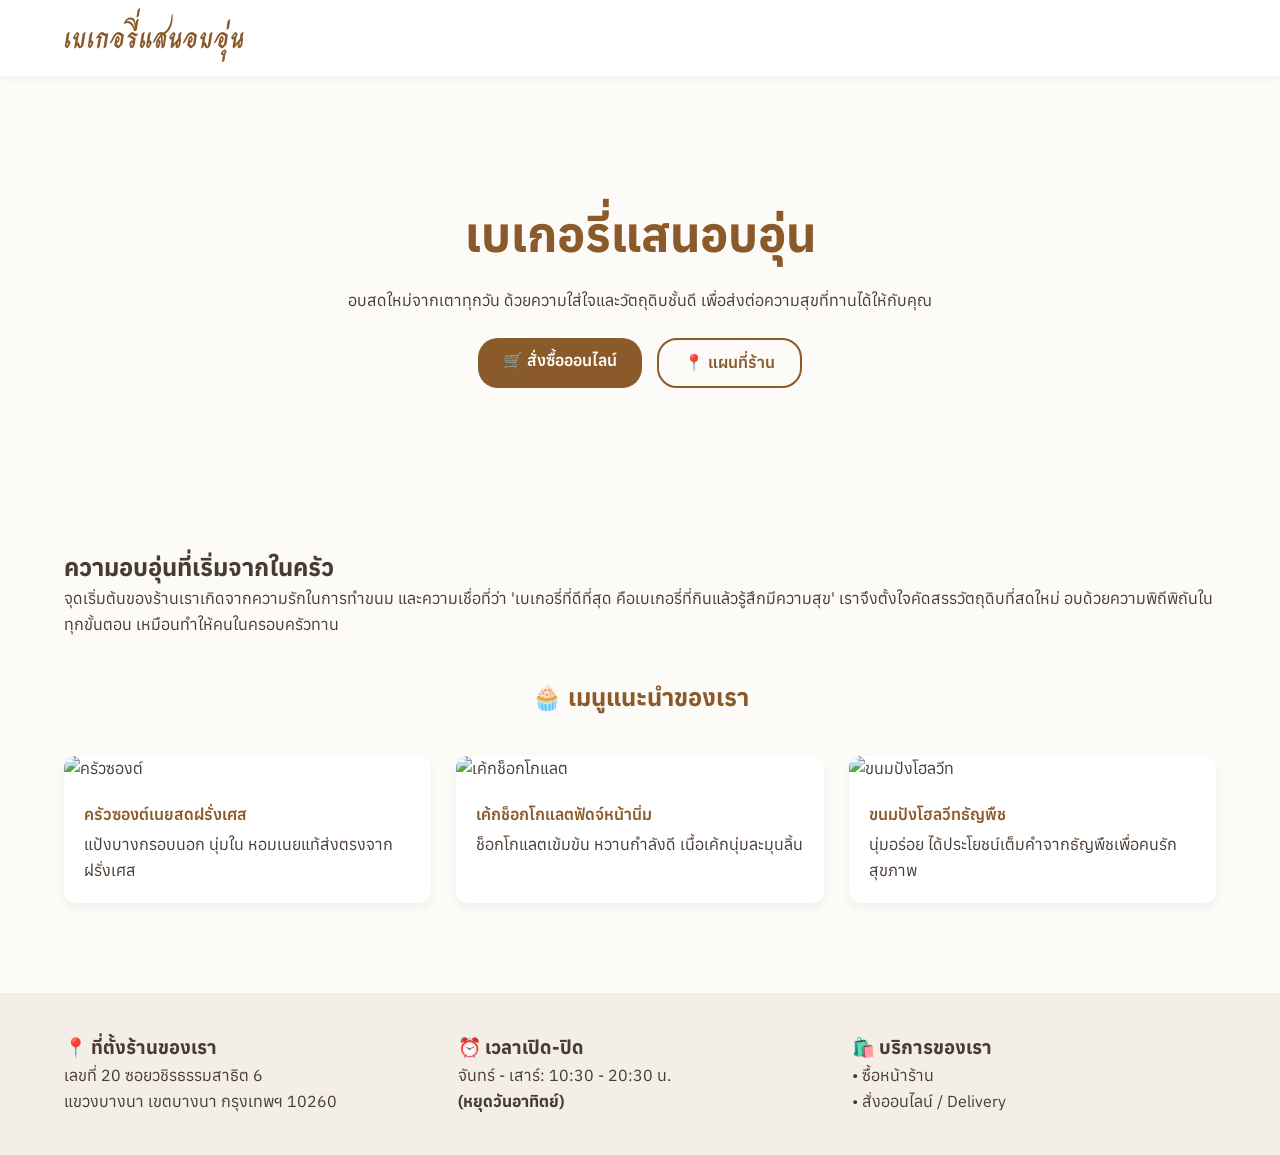
==== index.html @ 3795cc15 "app_file" ====
<!DOCTYPE html>
<html lang="th">
<head>
    <meta charset="UTF-8">
    <meta name="viewport" content="width=device-width, initial-scale=1.0">
    <title>เบเกอรี่แสนอบอุ่น | อบสดใหม่ทุกวัน</title>
    <link rel="stylesheet" href="css/style.css">
    <link rel="preconnect" href="https://fonts.googleapis.com">
    <link rel="preconnect" href="https://fonts.gstatic.com" crossorigin>
    <link href="https://fonts.googleapis.com/css2?family=Anuphan:wght@300;400;600&family=Charm&display=swap" rel="stylesheet">
</head>
<body>

    <header>
        <div class="nav-container">
            <a href="#" class="logo">เบเกอรี่แสนอบอุ่น</a>
        </div>
    </header>

    <section class="hero">
        <div class="container">
            <h1>เบเกอรี่แสนอบอุ่น</h1>
            <p>อบสดใหม่จากเตาทุกวัน ด้วยความใส่ใจและวัตถุดิบชั้นดี เพื่อส่งต่อความสุขที่ทานได้ให้กับคุณ</p>
            <div class="btn-group">
                <a href="#" class="btn btn-primary">🛒 สั่งซื้อออนไลน์</a>
                <a href="https://maps.google.com/?cid=17268480994785146122" target="_blank" class="btn btn-secondary">📍 แผนที่ร้าน</a>
            </div>
        </div>
    </section>

    <div class="container">
        <section class="about">
            <h2>ความอบอุ่นที่เริ่มจากในครัว</h2>
            <p>จุดเริ่มต้นของร้านเราเกิดจากความรักในการทำขนม และความเชื่อที่ว่า 'เบเกอรี่ที่ดีที่สุด คือเบเกอรี่ที่กินแล้วรู้สึกมีความสุข' เราจึงตั้งใจคัดสรรวัตถุดิบที่สดใหม่ อบด้วยความพิถีพิถันในทุกขั้นตอน เหมือนทำให้คนในครอบครัวทาน</p>
        </section>

        <section>
            <h2 class="menu-title">🧁 เมนูแนะนำของเรา</h2>
            <div class="menu-grid">
                <div class="menu-card">
                    <img src="https://images.unsplash.com/photo-1555507036-ab1f4038808a?q=80&w=500" alt="ครัวซองต์" class="menu-img">
                    <div class="menu-info">
                        <div class="menu-name">ครัวซองต์เนยสดฝรั่งเศส</div>
                        <div class="menu-desc">แป้งบางกรอบนอก นุ่มใน หอมเนยแท้ส่งตรงจากฝรั่งเศส</div>
                    </div>
                </div>
                <div class="menu-card">
                    <img src="https://images.unsplash.com/photo-1578985545062-69928b1d9587?q=80&w=500" alt="เค้กช็อกโกแลต" class="menu-img">
                    <div class="menu-info">
                        <div class="menu-name">เค้กช็อกโกแลตฟัดจ์หน้านิ่ม</div>
                        <div class="menu-desc">ช็อกโกแลตเข้มข้น หวานกำลังดี เนื้อเค้กนุ่มละมุนลิ้น</div>
                    </div>
                </div>
                <div class="menu-card">
                    <img src="https://images.unsplash.com/photo-1509440159596-0249088772ff?q=80&w=500" alt="ขนมปังโฮลวีท" class="menu-img">
                    <div class="menu-info">
                        <div class="menu-name">ขนมปังโฮลวีทธัญพืช</div>
                        <div class="menu-desc">นุ่มอร่อย ได้ประโยชน์เต็มคำจากธัญพืชเพื่อคนรักสุขภาพ</div>
                    </div>
                </div>
            </div>
        </section>
    </div>

    <footer class="contact-section">
        <div class="contact-grid">
            <div class="contact-box">
                <h3>📍 ที่ตั้งร้านของเรา</h3>
                <p>เลขที่ 20 ซอยวชิรธรรมสาธิต 6<br>แขวงบางนา เขตบางนา กรุงเทพฯ 10260</p>
            </div>
            <div class="contact-box">
                <h3>⏰ เวลาเปิด-ปิด</h3>
                <p>จันทร์ - เสาร์: 10:30 - 20:30 น.<br><strong>(หยุดวันอาทิตย์)</strong></p>
            </div>
            <div class="contact-box">
                <h3>🛍️ บริการของเรา</h3>
                <p>• ซื้อหน้าร้าน<br>• สั่งออนไลน์ / Delivery</p>
            </div>
        </div>
    </footer>

</body>
</html>
---- css/style.css ----
/* --- 🎨 Theme Settings --- */
:root {
    --primary-color: #8B5A2B;
    --secondary-color: #D2B48C;
    --bg-color: #FDFBF7;
    --text-color: #4A3B32;
    --white: #FFFFFF;
}

* {
    margin: 0;
    padding: 0;
    box-sizing: border-box;
    font-family: 'Anuphan', sans-serif;
}

body {
    background-color: var(--bg-color);
    color: var(--text-color);
    line-height: 1.6;
}

.container {
    width: 90%;
    max-width: 1200px;
    margin: 0 auto;
    padding: 40px 0;
}

/* --- Navigation --- */
header {
    background-color: var(--white);
    box-shadow: 0 2px 10px rgba(0,0,0,0.05);
    position: sticky;
    top: 0;
    z-index: 1000;
}

.nav-container {
    display: flex;
    justify-content: space-between;
    align-items: center;
    padding: 15px 5%;
}

.logo {
    font-family: 'Charm', cursive;
    font-size: 1.8rem;
    font-weight: bold;
    color: var(--primary-color);
    text-decoration: none;
}

/* --- Hero Banner --- */
.hero {
    background: linear-gradient(rgba(253, 251, 247, 0.8), rgba(253, 251, 247, 0.8)), 
                url('https://images.unsplash.com/photo-1509440159596-0249088772ff?q=80&w=1200') no-repeat center center/cover;
    padding: 80px 20px;
    text-align: center;
}

.hero h1 {
    font-size: 3rem;
    color: var(--primary-color);
    margin-bottom: 15px;
}

.btn-group {
    display: flex;
    justify-content: center;
    gap: 15px;
    margin-top: 25px;
}

.btn {
    padding: 10px 25px;
    border-radius: 20px;
    text-decoration: none;
    font-weight: 600;
    transition: 0.3s;
}

.btn-primary { background: var(--primary-color); color: var(--white); }
.btn-secondary { border: 2px solid var(--primary-color); color: var(--primary-color); }
.btn:hover { transform: translateY(-3px); opacity: 0.9; }

/* --- Menu Grid --- */
.menu-title { text-align: center; margin: 40px 0; color: var(--primary-color); }

.menu-grid {
    display: grid;
    grid-template-columns: repeat(auto-fit, minmax(280px, 1fr));
    gap: 25px;
}

.menu-card {
    background: var(--white);
    border-radius: 12px;
    overflow: hidden;
    box-shadow: 0 4px 10px rgba(0,0,0,0.05);
}

.menu-img { width: 100%; height: 200px; object-fit: cover; }
.menu-info { padding: 20px; }
.menu-name { font-weight: 600; color: var(--primary-color); margin-bottom: 5px; }

/* --- Footer --- */
.contact-section {
    background: #F4EFE6;
    padding: 40px 5%;
    margin-top: 50px;
}

.contact-grid {
    display: grid;
    grid-template-columns: repeat(auto-fit, minmax(250px, 1fr));
    gap: 30px;
}
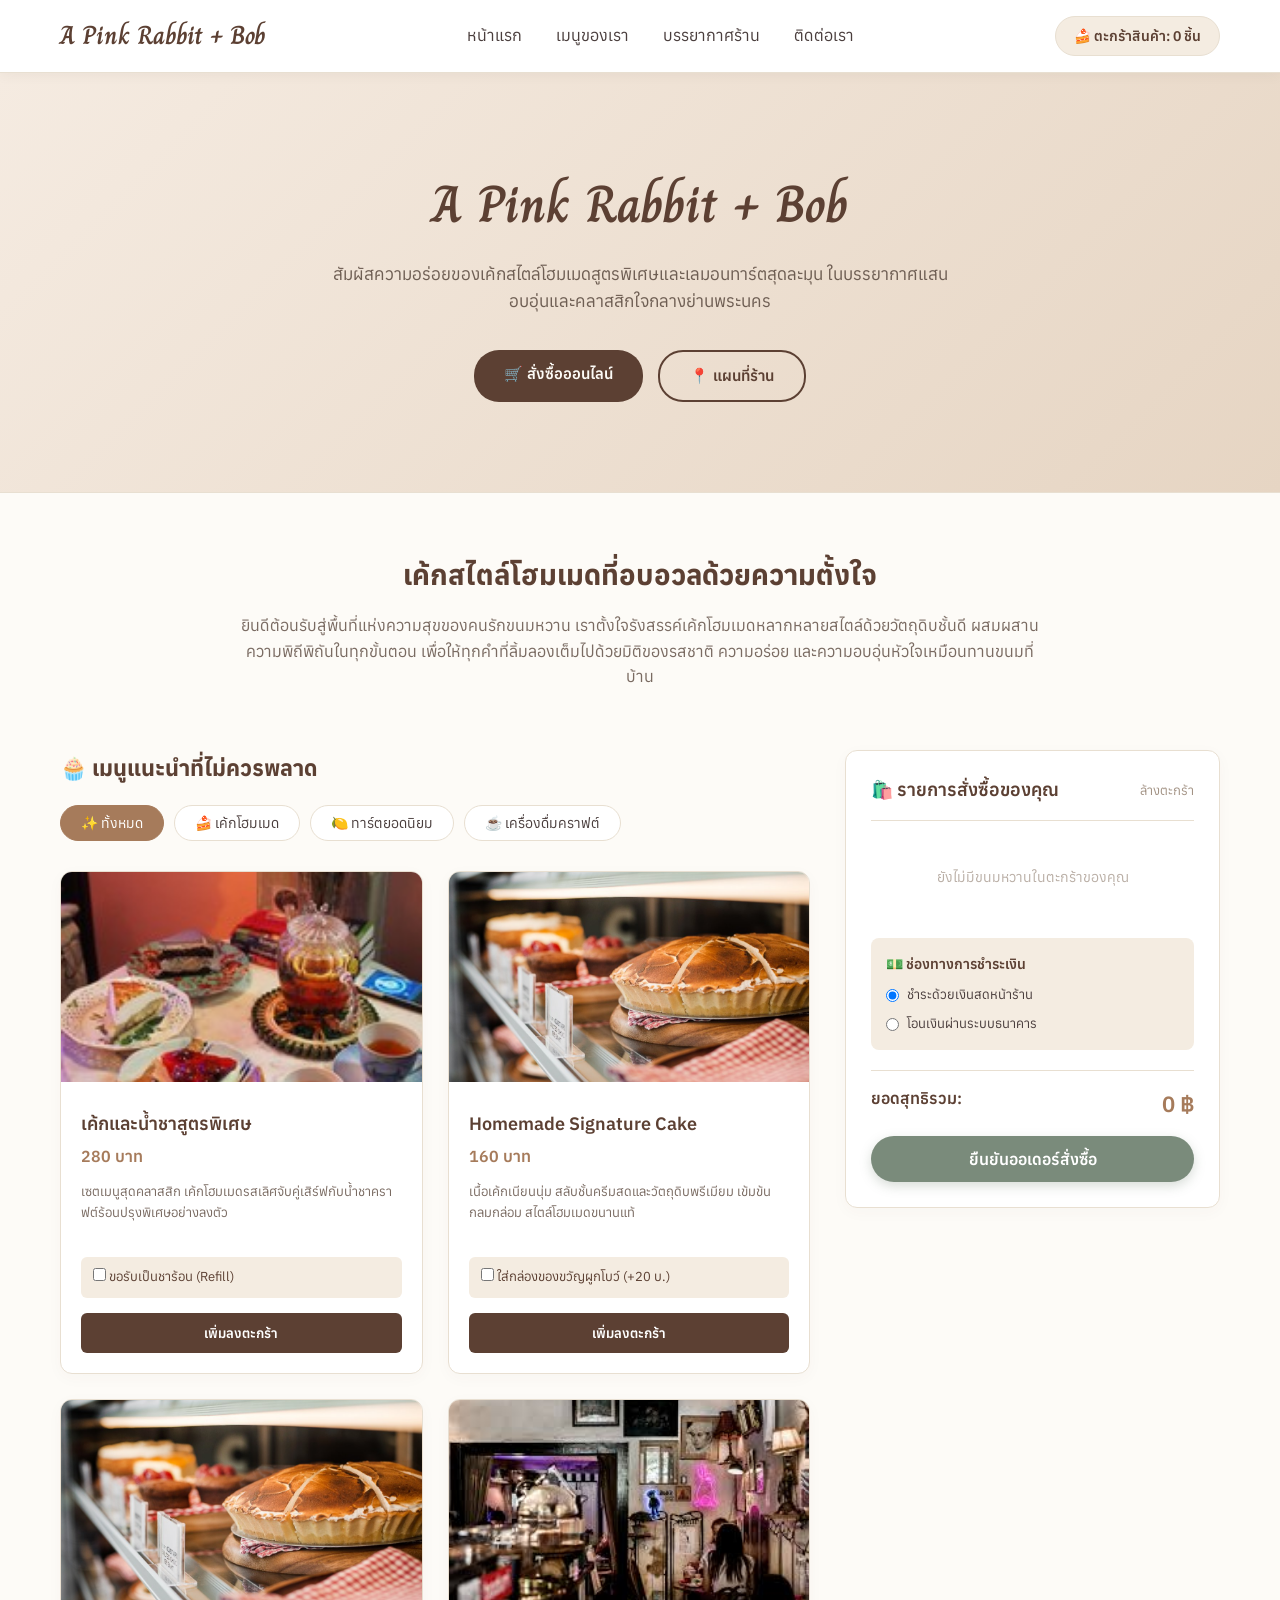
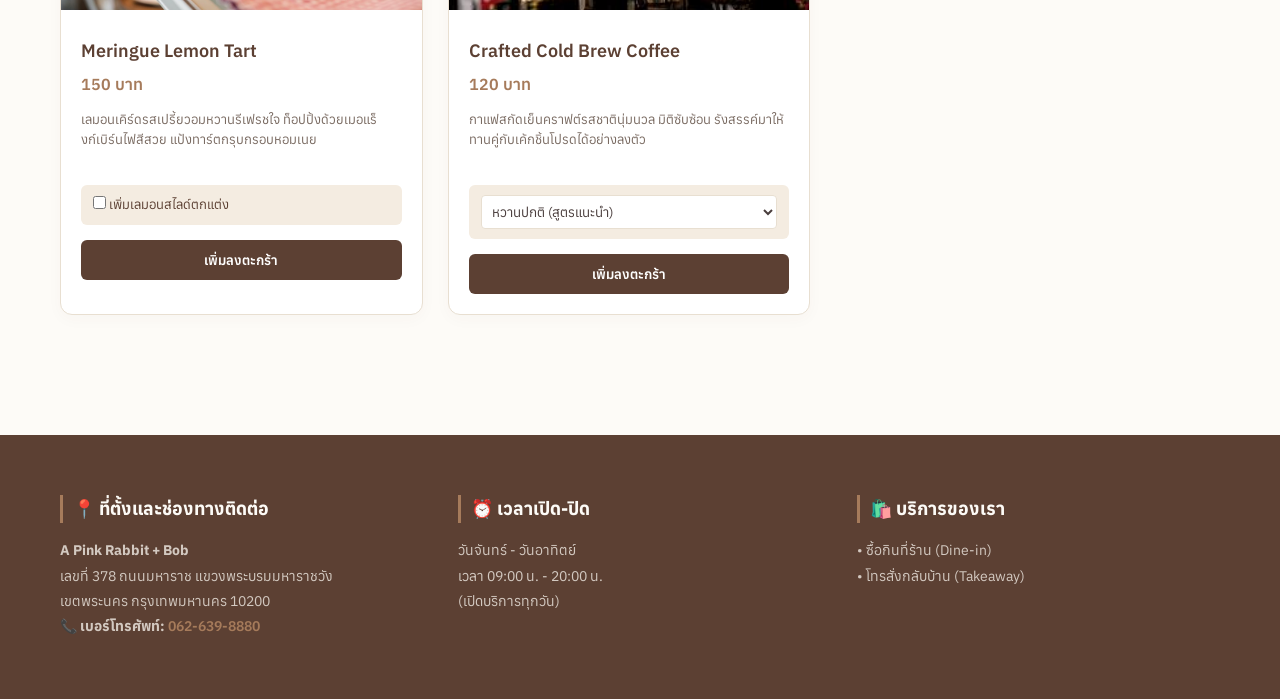
==== commit 196dabaf: "add footer.html" ====
--- a/index.html
+++ b/index.html
@@ -3,81 +3,321 @@
 <head>
     <meta charset="UTF-8">
     <meta name="viewport" content="width=device-width, initial-scale=1.0">
-    <title>เบเกอรี่แสนอบอุ่น | อบสดใหม่ทุกวัน</title>
+    <title>A Pink Rabbit + Bob | เค้กสไตล์โฮมเมดและเลมอนทาร์ต ย่านพระนคร</title>
     <link rel="stylesheet" href="css/style.css">
     <link rel="preconnect" href="https://fonts.googleapis.com">
     <link rel="preconnect" href="https://fonts.gstatic.com" crossorigin>
-    <link href="https://fonts.googleapis.com/css2?family=Anuphan:wght@300;400;600&family=Charm&display=swap" rel="stylesheet">
+    <link href="https://fonts.googleapis.com/css2?family=Anuphan:wght@300;400;600&family=Charm:wght@400;700&display=swap" rel="stylesheet">
 </head>
 <body>
 
     <header>
         <div class="nav-container">
-            <a href="#" class="logo">เบเกอรี่แสนอบอุ่น</a>
+            <a href="index.html" class="logo">A Pink Rabbit + Bob</a>
+            
+            <nav class="nav-links">
+                <a href="#">หน้าแรก</a>
+                <a href="#shop-menu-section">เมนูของเรา</a>
+                <a href="#about-section">บรรยากาศร้าน</a>
+                <a href="#contact-section">ติดต่อเรา</a>
+            </nav>
+
+            <div class="header-cart-status">
+                🍰 ตะกร้าสินค้า: <span id="cart-count-nav">0</span> ชิ้น
+            </div>
         </div>
     </header>
 
     <section class="hero">
         <div class="container">
-            <h1>เบเกอรี่แสนอบอุ่น</h1>
-            <p>อบสดใหม่จากเตาทุกวัน ด้วยความใส่ใจและวัตถุดิบชั้นดี เพื่อส่งต่อความสุขที่ทานได้ให้กับคุณ</p>
+            <h1>A Pink Rabbit + Bob</h1>
+            <p>สัมผัสความอร่อยของเค้กสไตล์โฮมเมดสูตรพิเศษและเลมอนทาร์ตสุดละมุน ในบรรยากาศแสนอบอุ่นและคลาสสิกใจกลางย่านพระนคร</p>
             <div class="btn-group">
-                <a href="#" class="btn btn-primary">🛒 สั่งซื้อออนไลน์</a>
-                <a href="https://maps.google.com/?cid=17268480994785146122" target="_blank" class="btn btn-secondary">📍 แผนที่ร้าน</a>
+                <a href="#shop-menu-section" class="btn btn-primary">🛒 สั่งซื้อออนไลน์</a>
+                <a href="https://www.google.com/maps/search/?api=1&query=A+Pink+Rabbit+Bob+378+ถนนมหาราช+แขวงพระบรมมหาราชวัง+เขตพระนคร+กรุงเทพมหานคร+10200" target="_blank" class="btn btn-secondary">📍 แผนที่ร้าน</a>
             </div>
         </div>
     </section>
 
     <div class="container">
-        <section class="about">
-            <h2>ความอบอุ่นที่เริ่มจากในครัว</h2>
-            <p>จุดเริ่มต้นของร้านเราเกิดจากความรักในการทำขนม และความเชื่อที่ว่า 'เบเกอรี่ที่ดีที่สุด คือเบเกอรี่ที่กินแล้วรู้สึกมีความสุข' เราจึงตั้งใจคัดสรรวัตถุดิบที่สดใหม่ อบด้วยความพิถีพิถันในทุกขั้นตอน เหมือนทำให้คนในครอบครัวทาน</p>
+        <section id="about-section" class="about">
+            <h2>เค้กสไตล์โฮมเมดที่อบอวลด้วยความตั้งใจ</h2>
+            <p>ยินดีต้อนรับสู่พื้นที่แห่งความสุขของคนรักขนมหวาน เราตั้งใจรังสรรค์เค้กโฮมเมดหลากหลายสไตล์ด้วยวัตถุดิบชั้นดี ผสมผสานความพิถีพิถันในทุกขั้นตอน เพื่อให้ทุกคำที่ลิ้มลองเต็มไปด้วยมิติของรสชาติ ความอร่อย และความอบอุ่นหัวใจเหมือนทานขนมที่บ้าน</p>
         </section>
 
-        <section>
-            <h2 class="menu-title">🧁 เมนูแนะนำของเรา</h2>
-            <div class="menu-grid">
-                <div class="menu-card">
-                    <img src="https://images.unsplash.com/photo-1555507036-ab1f4038808a?q=80&w=500" alt="ครัวซองต์" class="menu-img">
-                    <div class="menu-info">
-                        <div class="menu-name">ครัวซองต์เนยสดฝรั่งเศส</div>
-                        <div class="menu-desc">แป้งบางกรอบนอก นุ่มใน หอมเนยแท้ส่งตรงจากฝรั่งเศส</div>
-                    </div>
+        <section id="shop-menu-section" class="main-shop-layout">
+            
+            <div class="products-column">
+                <h2 class="menu-title">🧁 เมนูแนะนำที่ไม่ควรพลาด</h2>
+                
+                <div class="category-tabs">
+                    <button class="tab-btn active" onclick="filterCategory('all', event)">✨ ทั้งหมด</button>
+                    <button class="tab-btn" onclick="filterCategory('cake', event)">🍰 เค้กโฮมเมด</button>
+                    <button class="tab-btn" onclick="filterCategory('tart', event)">🍋 ทาร์ตยอดนิยม</button>
+                    <button class="tab-btn" onclick="filterCategory('drinks', event)">☕ เครื่องดื่มคราฟต์</button>
                 </div>
-                <div class="menu-card">
-                    <img src="https://images.unsplash.com/photo-1578985545062-69928b1d9587?q=80&w=500" alt="เค้กช็อกโกแลต" class="menu-img">
-                    <div class="menu-info">
-                        <div class="menu-name">เค้กช็อกโกแลตฟัดจ์หน้านิ่ม</div>
-                        <div class="menu-desc">ช็อกโกแลตเข้มข้น หวานกำลังดี เนื้อเค้กนุ่มละมุนลิ้น</div>
-                    </div>
+
+                <div class="menu-grid">
+                    
+                    <div class="menu-card" data-category="cake">
+                        <img src="img/เค้กน้ำชายามว่าง.jpg" alt="เค้กและน้ำชา" class="menu-img">
+                        <div class="menu-info">
+                            <div class="menu-name">เค้กและน้ำชาสูตรพิเศษ</div>
+                            <div class="price-tag">280 บาท</div>
+                            <div class="menu-desc">เซตเมนูสุดคลาสสิก เค้กโฮมเมดรสเลิศจับคู่เสิร์ฟกับน้ำชาคราฟต์ร้อนปรุงพิเศษอย่างลงตัว</div>
+                            <div class="item-options">
+                                <label><input type="checkbox" id="opt-set-1"> ขอรับเป็นชาร้อน (Refill)</label>
+                            </div>
+                            <button onclick="addCakeToCart('เซตเค้กและน้ำชาสูตรพิเศษ', 280, 'opt-set-1')" class="btn-add-item">เพิ่มลงตะกร้า</button>
+                        </div>
+                    </div>
+
+                    <div class="menu-card" data-category="cake">
+                        <img src="img/เค้กทางร้าน.jpg" alt="เค้กโฮมเมด" class="menu-img">
+                        <div class="menu-info">
+                            <div class="menu-name">Homemade Signature Cake</div>
+                            <div class="price-tag">160 บาท</div>
+                            <div class="menu-desc">เนื้อเค้กเนียนนุ่ม สลับชั้นครีมสดและวัตถุดิบพรีเมียม เข้มข้น กลมกล่อม สไตล์โฮมเมดขนานแท้</div>
+                            <div class="item-options">
+                                <label><input type="checkbox" id="opt-cake-2"> ใส่กล่องของขวัญผูกโบว์ (+20 บ.)</label>
+                            </div>
+                            <button onclick="addCakeToCart('Homemade Signature Cake', 160, 'opt-cake-2', 20)" class="btn-add-item">เพิ่มลงตะกร้า</button>
+                        </div>
+                    </div>
+
+                    <div class="menu-card" data-category="tart">
+                        <img src="img/เค้กทางร้าน.jpg" alt="เลมอนทาร์ต" class="menu-img">
+                        <div class="menu-info">
+                            <div class="menu-name">Meringue Lemon Tart</div>
+                            <div class="price-tag">150 บาท</div>
+                            <div class="menu-desc">เลมอนเคิร์ดรสเปรี้ยวอมหวานรีเฟรชใจ ท็อปปิ้งด้วยเมอแร็งก์เบิร์นไฟสีสวย แป้งทาร์ตกรุบกรอบหอมเนย</div>
+                            <div class="item-options">
+                                <label><input type="checkbox" id="opt-tart-3"> เพิ่มเลมอนสไลด์ตกแต่ง</label>
+                            </div>
+                            <button onclick="addCakeToCart('Meringue Lemon Tart', 150, 'opt-tart-3')" class="btn-add-item">เพิ่มลงตะกร้า</button>
+                        </div>
+                    </div>
+
+                    <div class="menu-card" data-category="drinks">
+                        <img src="img/หน้าร้าน.jpg" alt="เครื่องดื่มสูตรเฉพาะ" class="menu-img">
+                        <div class="menu-info">
+                            <div class="menu-name">Crafted Cold Brew Coffee</div>
+                            <div class="price-tag">120 บาท</div>
+                            <div class="menu-desc">กาแฟสกัดเย็นคราฟต์รสชาตินุ่มนวล มิติซับซ้อน รังสรรค์มาให้ทานคู่กับเค้กชิ้นโปรดได้อย่างลงตัว</div>
+                            <div class="item-options">
+                                <select id="sweet-drink-4" class="select-sweet">
+                                    <option value="หวานปกติ">หวานปกติ (สูตรแนะนำ)</option>
+                                    <option value="หวานน้อย">หวานน้อย</option>
+                                    <option value="ไม่หวานเลย (0%)">ไม่หวานเลย (0%)</option>
+                                </select>
+                            </div>
+                            <button onclick="addDrinkToCart('Crafted Cold Brew Coffee', 120, 'sweet-drink-4')" class="btn-add-item">เพิ่มลงตะกร้า</button>
+                        </div>
+                    </div>
+
                 </div>
-                <div class="menu-card">
-                    <img src="https://images.unsplash.com/photo-1509440159596-0249088772ff?q=80&w=500" alt="ขนมปังโฮลวีท" class="menu-img">
-                    <div class="menu-info">
-                        <div class="menu-name">ขนมปังโฮลวีทธัญพืช</div>
-                        <div class="menu-desc">นุ่มอร่อย ได้ประโยชน์เต็มคำจากธัญพืชเพื่อคนรักสุขภาพ</div>
+            </div>
+
+            <div class="sidebar-column">
+                <div class="cart-box">
+                    <div class="cart-header-flex">
+                        <span class="cart-title">🛍️ รายการสั่งซื้อของคุณ</span>
+                        <button type="button" class="btn-clear-cart" onclick="clearCart()">ล้างตะกร้า</button>
+                    </div>
+                    
+                    <div id="cart-list" class="cart-items-list">
+                        <div class="empty-cart-msg">ยังไม่มีขนมหวานในตะกร้าของคุณ</div>
+                    </div>
+
+                    <div class="payment-selection-box">
+                        <div class="payment-title">💵 ช่องทางการชำระเงิน</div>
+                        <div class="payment-options-group">
+                            <label class="payment-option-label">
+                                <input type="radio" name="cartPaymentMethod" value="cash" checked>
+                                <span>ชำระด้วยเงินสดหน้าร้าน</span>
+                            </label>
+                            <label class="payment-option-label">
+                                <input type="radio" name="cartPaymentMethod" value="transfer">
+                                <span>โอนเงินผ่านระบบธนาคาร</span>
+                            </label>
+                        </div>
+                    </div>
+
+                    <div class="cart-summary">
+                        <div class="summary-row">
+                            <span>ยอดสุทธิรวม:</span>
+                            <span id="cart-total">0 ฿</span>
+                        </div>
+                        <button class="btn-checkout" onclick="checkoutAlert()">ยืนยันออเดอร์สั่งซื้อ</button>
                     </div>
                 </div>
             </div>
+
         </section>
     </div>
 
-    <footer class="contact-section">
+    <footer id="contact-section" class="contact-section">
         <div class="contact-grid">
             <div class="contact-box">
-                <h3>📍 ที่ตั้งร้านของเรา</h3>
-                <p>เลขที่ 20 ซอยวชิรธรรมสาธิต 6<br>แขวงบางนา เขตบางนา กรุงเทพฯ 10260</p>
+                <h3>📍 ที่ตั้งและช่องทางติดต่อ</h3>
+                <p><strong>A Pink Rabbit + Bob</strong><br>
+                เลขที่ 378 ถนนมหาราช แขวงพระบรมมหาราชวัง<br>
+                เขตพระนคร กรุงเทพมหานคร 10200<br>
+                <strong>📞 เบอร์โทรศัพท์:</strong> <a href="tel:0626398880">062-639-8880</a></p>
             </div>
             <div class="contact-box">
                 <h3>⏰ เวลาเปิด-ปิด</h3>
-                <p>จันทร์ - เสาร์: 10:30 - 20:30 น.<br><strong>(หยุดวันอาทิตย์)</strong></p>
+                <p>วันจันทร์ - วันอาทิตย์<br>
+                เวลา 09:00 น. - 20:00 น.<br>
+                (เปิดบริการทุกวัน)</p>
             </div>
             <div class="contact-box">
                 <h3>🛍️ บริการของเรา</h3>
-                <p>• ซื้อหน้าร้าน<br>• สั่งออนไลน์ / Delivery</p>
+                <p>• ซื้อกินที่ร้าน (Dine-in)<br>
+                • โทรสั่งกลับบ้าน (Takeaway)</p>
             </div>
         </div>
     </footer>
 
+    <script>
+        let cart = JSON.parse(localStorage.getItem('pink_rabbit_cart')) || [];
+
+        document.addEventListener("DOMContentLoaded", function() {
+            updateNavCount();
+            renderCart();
+        });
+
+        function filterCategory(category, e) {
+            const cards = document.querySelectorAll('.menu-card');
+            const tabs = document.querySelectorAll('.tab-btn');
+            
+            tabs.forEach(tab => tab.classList.remove('active'));
+            if(e && e.target) {
+                e.target.classList.add('active');
+            }
+
+            cards.forEach(card => {
+                if (category === 'all' || card.getAttribute('data-category') === category) {
+                    card.style.display = 'block';
+                } else {
+                    card.style.display = 'none';
+                }
+            });
+        }
+
+        function addCakeToCart(name, price, checkboxId, extraCost = 0) {
+            const checkElem = document.getElementById(checkboxId);
+            let finalPrice = price;
+            let finalName = name;
+            
+            if (checkElem && checkElem.checked) {
+                finalPrice += extraCost;
+                finalName += " (เลือกออปชันเสริม)";
+            }
+            pushToCartData(finalName, finalPrice);
+            
+            if (checkElem) checkElem.checked = false;
+        }
+
+        function addDrinkToCart(name, price, selectId) {
+            const selectElem = document.getElementById(selectId);
+            const sweetLevel = selectElem ? ` [${selectElem.value}]` : "";
+            const finalName = name + sweetLevel;
+            pushToCartData(finalName, price);
+            
+            if (selectElem) selectElem.selectedIndex = 0;
+        }
+
+        function pushToCartData(fullName, price) {
+            const existingItem = cart.find(item => item.name === fullName);
+            if (existingItem) {
+                existingItem.qty += 1;
+            } else {
+                cart.push({ name: fullName, price: price, qty: 1 });
+            }
+            saveAndRefreshCart();
+            alert(`เพิ่ม "${fullName}" ลงตะกร้าเรียบร้อยครับ!`);
+        }
+
+        function changeQty(name, amount) {
+            const item = cart.find(item => item.name === name);
+            if (item) {
+                item.qty += amount;
+                if (item.qty <= 0) {
+                    cart = cart.filter(i => i.name !== name);
+                }
+            }
+            saveAndRefreshCart();
+        }
+
+        function clearCart() {
+            if (cart.length === 0) return;
+            if (confirm("ต้องการล้างรายการสินค้าทั้งหมดในตะกร้าหรือไม่?")) {
+                cart = [];
+                saveAndRefreshCart();
+            }
+        }
+
+        function saveAndRefreshCart() {
+            localStorage.setItem('pink_rabbit_cart', JSON.stringify(cart));
+            updateNavCount();
+            renderCart();
+        }
+
+        function updateNavCount() {
+            const totalQty = cart.reduce((sum, item) => sum + item.qty, 0);
+            document.getElementById('cart-count-nav').innerText = totalQty;
+        }
+
+        function renderCart() {
+            const listContainer = document.getElementById('cart-list');
+            const totalDisplay = document.getElementById('cart-total');
+            
+            if (cart.length === 0) {
+                listContainer.innerHTML = '<div class="empty-cart-msg">ยังไม่มีขนมหวานในตะกร้าของคุณ</div>';
+                totalDisplay.innerText = '0 ฿';
+                return;
+            }
+
+            let html = '';
+            let totalPrice = 0;
+
+            cart.forEach(item => {
+                const itemTotal = item.price * item.qty;
+                totalPrice += itemTotal;
+                html += `
+                    <div class="cart-item-row">
+                        <div class="item-details-text">
+                            <strong>${item.name}</strong><br>
+                            <span class="item-price-span">${item.price} บาท</span>
+                        </div>
+                        <div class="item-control-buttons">
+                            <button type="button" class="cart-qty-btn" onclick="changeQty('${item.name}', -1)">-</button>
+                            <span class="qty-number">${item.qty}</span>
+                            <button type="button" class="cart-qty-btn" onclick="changeQty('${item.name}', 1)">+</button>
+                            <span class="item-total-span">${itemTotal} บ.</span>
+                        </div>
+                    </div>
+                `;
+            });
+
+            listContainer.innerHTML = html;
+            totalDisplay.innerText = `${totalPrice} ฿`;
+        }
+
+        function checkoutAlert() {
+            if (cart.length === 0) {
+                alert('❌ ไม่สามารถทำรายการได้ เนื่องจากไม่มีสินค้าอยู่ในตะกร้าครับ');
+                return;
+            }
+            const paymentRadio = document.querySelector('input[name="cartPaymentMethod"]:checked');
+            const paymentMethod = paymentRadio.value === 'cash' ? 'เงินสดหน้าร้าน' : 'โอนเงินผ่านธนาคาร';
+            const totalPrice = cart.reduce((sum, item) => sum + (item.price * item.qty), 0);
+
+            alert(`🎉 บันทึกออเดอร์เรียบร้อยแล้ว!\n\nรูปแบบชำระเงิน: ${paymentMethod}\nยอดสั่งซื้อสุทธิ: ${totalPrice} บาท\n\nระบบจัดเตรียมออเดอร์ของคุณให้เรียบร้อยแล้ว ขอบคุณครับ!`);
+            cart = [];
+            saveAndRefreshCart();
+        }
+    </script>
 </body>
 </html>
--- a/css/style.css
+++ b/css/style.css
@@ -1,118 +1,522 @@
-/* --- 🎨 Theme Settings --- */
+/* ==========================================
+   1. VARIABLES & RESET STYLE
+   ========================================== */
 :root {
-    --primary-color: #8B5A2B;
-    --secondary-color: #D2B48C;
-    --bg-color: #FDFBF7;
-    --text-color: #4A3B32;
-    --white: #FFFFFF;
+    --bg-main: #FDFBF7;           /* สีครีมขาวนวลตา */
+    --bg-surface: #FFFFFF;        /* สีขาวบริสุทธิ์ สำหรับการ์ดและกล่อง */
+    --bg-cream-dark: #F4ECE1;     /* สีครีมอุ่นเข้มขึ้น สำหรับส่วนไฮไลท์ */
+    
+    --color-brown-deep: #5C4033;  /* สีน้ำตาลเข้มโกโก้ (ข้อความหลัก / ส่วนหัว) */
+    --color-brown-latte: #A67B5B; /* สีน้ำตาลลาเต้ (เส้นขอบ / ปุ่มรอง) */
+    --color-matcha: #7A8B7B;      /* สีเขียวมัทฉะหม่น (สีที่เพิ่มเข้ามาเพื่อตัดและเน้น) */
+    --color-matcha-hover: #637264;
+    
+    --text-main: #4A3E3D;         /* สีตัวอักษรทั่วไป (น้ำตาลเข้มปนเทา อ่านง่าย) */
+    --border-color: #E8DFD1;      /* สีเส้นขอบนุ่มๆ */
 }
 
 * {
+    box-sizing: border-box;
     margin: 0;
     padding: 0;
-    box-sizing: border-box;
+}
+
+body {
     font-family: 'Anuphan', sans-serif;
-}
-
-body {
-    background-color: var(--bg-color);
-    color: var(--text-color);
+    background-color: var(--bg-main);
+    color: var(--text-main);
     line-height: 1.6;
 }
 
 .container {
-    width: 90%;
     max-width: 1200px;
     margin: 0 auto;
-    padding: 40px 0;
-}
-
-/* --- Navigation --- */
+    padding: 0 20px;
+}
+
+/* ==========================================
+   2. HEADER & NAVIGATION
+   ========================================== */
 header {
-    background-color: var(--white);
-    box-shadow: 0 2px 10px rgba(0,0,0,0.05);
+    background-color: var(--bg-surface);
+    box-shadow: 0 2px 12px rgba(92, 64, 51, 0.06);
     position: sticky;
     top: 0;
-    z-index: 1000;
+    z-index: 100;
+    border-bottom: 1px solid var(--border-color);
 }
 
 .nav-container {
     display: flex;
     justify-content: space-between;
     align-items: center;
-    padding: 15px 5%;
+    max-width: 1200px;
+    margin: 0 auto;
+    padding: 15px 20px;
 }
 
 .logo {
     font-family: 'Charm', cursive;
-    font-size: 1.8rem;
-    font-weight: bold;
-    color: var(--primary-color);
+    font-size: 26px;
+    font-weight: 700;
+    color: var(--color-brown-deep);
     text-decoration: none;
 }
 
-/* --- Hero Banner --- */
+.nav-links a {
+    text-decoration: none;
+    color: var(--text-main);
+    margin: 0 15px;
+    font-weight: 400;
+    transition: color 0.3s;
+}
+
+.nav-links a:hover {
+    color: var(--color-brown-latte);
+}
+
+.header-cart-status {
+    background-color: var(--bg-cream-dark);
+    color: var(--color-brown-deep);
+    padding: 8px 18px;
+    border-radius: 20px;
+    font-size: 14px;
+    font-weight: 600;
+    border: 1px solid var(--border-color);
+}
+
+/* ==========================================
+   3. HERO SECTION
+   ========================================== */
 .hero {
-    background: linear-gradient(rgba(253, 251, 247, 0.8), rgba(253, 251, 247, 0.8)), 
-                url('https://images.unsplash.com/photo-1509440159596-0249088772ff?q=80&w=1200') no-repeat center center/cover;
-    padding: 80px 20px;
+    background: linear-gradient(135deg, #F5EBE1 0%, #E6D5C3 100%);
+    padding: 90px 0;
     text-align: center;
+    border-bottom: 1px solid var(--border-color);
 }
 
 .hero h1 {
-    font-size: 3rem;
-    color: var(--primary-color);
-    margin-bottom: 15px;
+    font-family: 'Charm', cursive;
+    font-size: 52px;
+    color: var(--color-brown-deep);
+    margin-bottom: 15px;
+}
+
+.hero p {
+    font-size: 17px;
+    max-width: 620px;
+    margin: 0 auto 35px auto;
+    color: #6E5E53;
 }
 
 .btn-group {
     display: flex;
     justify-content: center;
     gap: 15px;
-    margin-top: 25px;
 }
 
 .btn {
-    padding: 10px 25px;
+    display: inline-block;
+    padding: 12px 30px;
+    border-radius: 25px;
+    text-decoration: none;
+    font-weight: 600;
+    font-size: 15px;
+    transition: all 0.3s;
+}
+
+.btn-primary {
+    background-color: var(--color-brown-deep);
+    color: var(--bg-main);
+}
+
+.btn-primary:hover {
+    background-color: #422E24;
+    transform: translateY(-2px);
+}
+
+.btn-secondary {
+    background-color: transparent;
+    color: var(--color-brown-deep);
+    border: 2px solid var(--color-brown-deep);
+}
+
+.btn-secondary:hover {
+    background-color: var(--color-brown-deep);
+    color: white;
+    transform: translateY(-2px);
+}
+
+/* ==========================================
+   4. ABOUT SECTION
+   ========================================== */
+.about {
+    text-align: center;
+    padding: 60px 0 30px 0;
+}
+
+.about h2 {
+    font-size: 28px;
+    color: var(--color-brown-deep);
+    margin-bottom: 15px;
+}
+
+.about p {
+    max-width: 800px;
+    margin: 0 auto;
+    color: #7A6B62;
+}
+
+/* ==========================================
+   5. SHOP LAYOUT & PRODUCTS
+   ========================================== */
+.main-shop-layout {
+    display: grid;
+    grid-template-columns: 2fr 1fr;
+    gap: 35px;
+    padding: 30px 0 80px 0;
+}
+
+@media (max-width: 991px) {
+    .main-shop-layout {
+        grid-template-columns: 1fr;
+    }
+}
+
+.menu-title {
+    font-size: 22px;
+    margin-bottom: 20px;
+    color: var(--color-brown-deep);
+}
+
+/* Category Tabs */
+.category-tabs {
+    display: flex;
+    gap: 10px;
+    margin-bottom: 30px;
+    flex-wrap: wrap;
+}
+
+.tab-btn {
+    background-color: var(--bg-surface);
+    border: 1px solid var(--border-color);
+    color: var(--text-main);
+    padding: 8px 20px;
     border-radius: 20px;
-    text-decoration: none;
-    font-weight: 600;
-    transition: 0.3s;
-}
-
-.btn-primary { background: var(--primary-color); color: var(--white); }
-.btn-secondary { border: 2px solid var(--primary-color); color: var(--primary-color); }
-.btn:hover { transform: translateY(-3px); opacity: 0.9; }
-
-/* --- Menu Grid --- */
-.menu-title { text-align: center; margin: 40px 0; color: var(--primary-color); }
-
+    cursor: pointer;
+    font-family: inherit;
+    font-size: 14px;
+    transition: all 0.2s;
+}
+
+.tab-btn.active, .tab-btn:hover {
+    background-color: var(--color-brown-latte);
+    color: white;
+    border-color: var(--color-brown-latte);
+}
+
+/* Menu Grid Card */
 .menu-grid {
     display: grid;
-    grid-template-columns: repeat(auto-fit, minmax(280px, 1fr));
+    grid-template-columns: repeat(auto-fill, minmax(280px, 1fr));
     gap: 25px;
 }
 
 .menu-card {
-    background: var(--white);
+    background-color: var(--bg-surface);
     border-radius: 12px;
     overflow: hidden;
-    box-shadow: 0 4px 10px rgba(0,0,0,0.05);
-}
-
-.menu-img { width: 100%; height: 200px; object-fit: cover; }
-.menu-info { padding: 20px; }
-.menu-name { font-weight: 600; color: var(--primary-color); margin-bottom: 5px; }
-
-/* --- Footer --- */
-.contact-section {
-    background: #F4EFE6;
-    padding: 40px 5%;
-    margin-top: 50px;
+    box-shadow: 0 4px 16px rgba(92, 64, 51, 0.03);
+    border: 1px solid var(--border-color);
+    transition: transform 0.3s, box-shadow 0.3s;
+}
+
+.menu-card:hover {
+    transform: translateY(-5px);
+    box-shadow: 0 8px 24px rgba(92, 64, 51, 0.07);
+}
+
+.menu-img {
+    width: 100%;
+    height: 210px;
+    object-fit: cover;
+    background-color: #EFECE7;
+}
+
+.menu-info {
+    padding: 20px;
+}
+
+.menu-name {
+    font-size: 18px;
+    font-weight: 600;
+    color: var(--color-brown-deep);
+    margin-bottom: 6px;
+}
+
+.price-tag {
+    color: var(--color-brown-latte);
+    font-weight: 600;
+    font-size: 16px;
+    margin-bottom: 12px;
+}
+
+.menu-desc {
+    font-size: 13px;
+    color: #7A6B62;
+    height: 60px;
+    overflow: hidden;
+    margin-bottom: 15px;
+}
+
+.item-options {
+    margin-bottom: 15px;
+    font-size: 13px;
+    background: var(--bg-cream-dark);
+    padding: 10px 12px;
+    border-radius: 6px;
+    color: var(--color-brown-deep);
+}
+
+.select-sweet {
+    width: 100%;
+    padding: 6px;
+    border-radius: 4px;
+    border: 1px solid var(--border-color);
+    background-color: var(--bg-surface);
+    color: var(--text-main);
+    font-family: inherit;
+}
+
+.btn-add-item {
+    width: 100%;
+    background-color: var(--color-brown-deep);
+    color: white;
+    border: none;
+    padding: 11px;
+    border-radius: 6px;
+    cursor: pointer;
+    font-weight: 600;
+    font-family: inherit;
+    transition: background-color 0.2s;
+}
+
+.btn-add-item:hover {
+    background-color: var(--color-brown-latte);
+}
+
+/* ==========================================
+   6. SIDEBAR CART
+   ========================================== */
+.cart-box {
+    background-color: var(--bg-surface);
+    border-radius: 12px;
+    padding: 25px;
+    border: 1px solid var(--border-color);
+    box-shadow: 0 4px 16px rgba(92, 64, 51, 0.03);
+    position: sticky;
+    top: 100px;
+}
+
+.cart-header-flex {
+    display: flex;
+    justify-content: space-between;
+    align-items: center;
+    border-bottom: 1px solid var(--border-color);
+    padding-bottom: 15px;
+    margin-bottom: 15px;
+}
+
+.cart-title {
+    font-size: 18px;
+    font-weight: 600;
+    color: var(--color-brown-deep);
+}
+
+.btn-clear-cart {
+    background: none;
+    border: none;
+    color: #A39385;
+    cursor: pointer;
+    font-family: inherit;
+    font-size: 13px;
+    transition: color 0.2s;
+}
+
+.btn-clear-cart:hover {
+    color: #C0392B;
+}
+
+.cart-items-list {
+    max-height: 250px;
+    overflow-y: auto;
+    margin-bottom: 20px;
+}
+
+.empty-cart-msg {
+    text-align: center;
+    color: #BAAFA6;
+    padding: 30px 0;
+    font-size: 14px;
+}
+
+.cart-item-row {
+    display: flex;
+    justify-content: space-between;
+    align-items: center;
+    padding: 12px 0;
+    border-bottom: 1px dashed var(--border-color);
+    font-size: 14px;
+}
+
+.item-price-span {
+    font-size: 12px;
+    color: #8A7B70;
+}
+
+.item-control-buttons {
+    display: flex;
+    align-items: center;
+    gap: 8px;
+}
+
+.cart-qty-btn {
+    background-color: var(--bg-cream-dark);
+    border: 1px solid var(--border-color);
+    color: var(--color-brown-deep);
+    width: 24px;
+    height: 24px;
+    border-radius: 4px;
+    cursor: pointer;
+    font-weight: bold;
+    transition: background-color 0.2s;
+}
+
+.cart-qty-btn:hover {
+    background-color: var(--color-brown-latte);
+    color: white;
+}
+
+.qty-number {
+    font-weight: 600;
+    min-width: 15px;
+    text-align: center;
+}
+
+.item-total-span {
+    font-weight: 600;
+    color: var(--color-brown-deep);
+    margin-left: 5px;
+    min-width: 55px;
+    text-align: right;
+}
+
+.payment-selection-box {
+    background-color: var(--bg-cream-dark);
+    padding: 15px;
+    border-radius: 8px;
+    margin-bottom: 20px;
+}
+
+.payment-title {
+    font-size: 14px;
+    font-weight: 600;
+    margin-bottom: 10px;
+    color: var(--color-brown-deep);
+}
+
+.payment-options-group {
+    display: flex;
+    flex-direction: column;
+    gap: 8px;
+}
+
+.payment-option-label {
+    font-size: 13px;
+    display: flex;
+    align-items: center;
+    gap: 8px;
+    cursor: pointer;
+    color: var(--text-main);
+}
+
+.cart-summary {
+    border-top: 1px solid var(--border-color);
+    padding-top: 15px;
+}
+
+.summary-row {
+    display: flex;
+    justify-content: space-between;
+    font-size: 16px;
+    font-weight: 600;
+    margin-bottom: 15px;
+    color: var(--color-brown-deep);
+}
+
+#cart-total {
+    color: var(--color-brown-latte);
+    font-size: 22px;
+}
+
+.btn-checkout {
+    width: 100%;
+    background-color: var(--color-matcha); /* ใช้สีเขียวมัทฉะสำหรับปุ่มยืนยันเพื่อให้เด่นและน่ากด */
+    color: white;
+    border: none;
+    padding: 13px;
+    border-radius: 25px;
+    font-size: 16px;
+    font-weight: 600;
+    cursor: pointer;
+    font-family: inherit;
+    box-shadow: 0 4px 12px rgba(122, 139, 123, 0.3);
+    transition: all 0.2s;
+}
+
+.btn-checkout:hover {
+    background-color: var(--color-matcha-hover);
+    transform: translateY(-1px);
+}
+
+/* ==========================================
+   7. FOOTER STYLE
+   ========================================== */
+footer {
+    background-color: var(--color-brown-deep);
+    color: #D3C9C1;
+    padding: 60px 0;
+    margin-top: 40px;
 }
 
 .contact-grid {
     display: grid;
     grid-template-columns: repeat(auto-fit, minmax(250px, 1fr));
-    gap: 30px;
+    gap: 35px;
+    max-width: 1200px;
+    margin: 0 auto;
+    padding: 0 20px;
+}
+
+.contact-box h3 {
+    color: #FDFBF7;
+    font-size: 18px;
+    margin-bottom: 15px;
+    border-left: 3px solid var(--color-brown-latte);
+    padding-left: 10px;
+}
+
+.contact-box p {
+    font-size: 14px;
+    line-height: 1.8;
+}
+
+.contact-box a {
+    color: var(--color-brown-latte);
+    text-decoration: none;
+    font-weight: 600;
+}
+
+.contact-box a:hover {
+    color: #FDFBF7;
 }
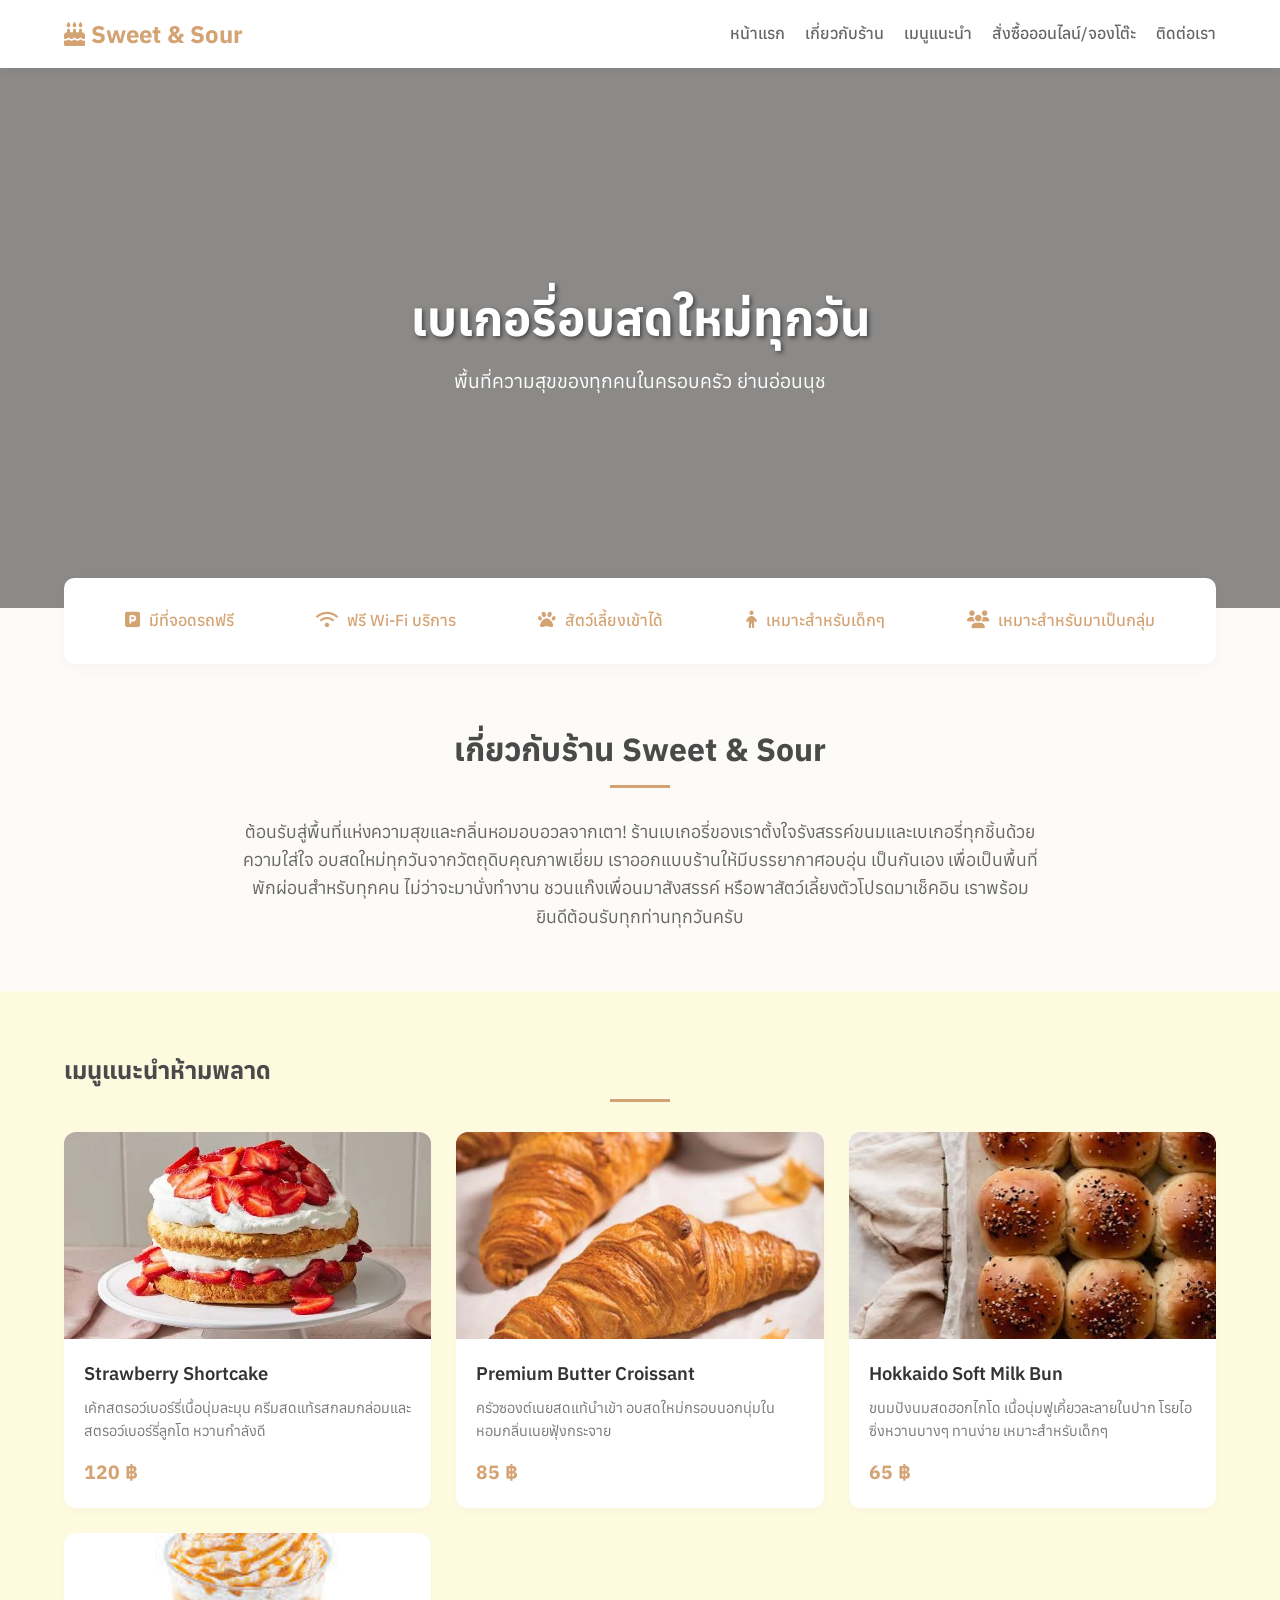
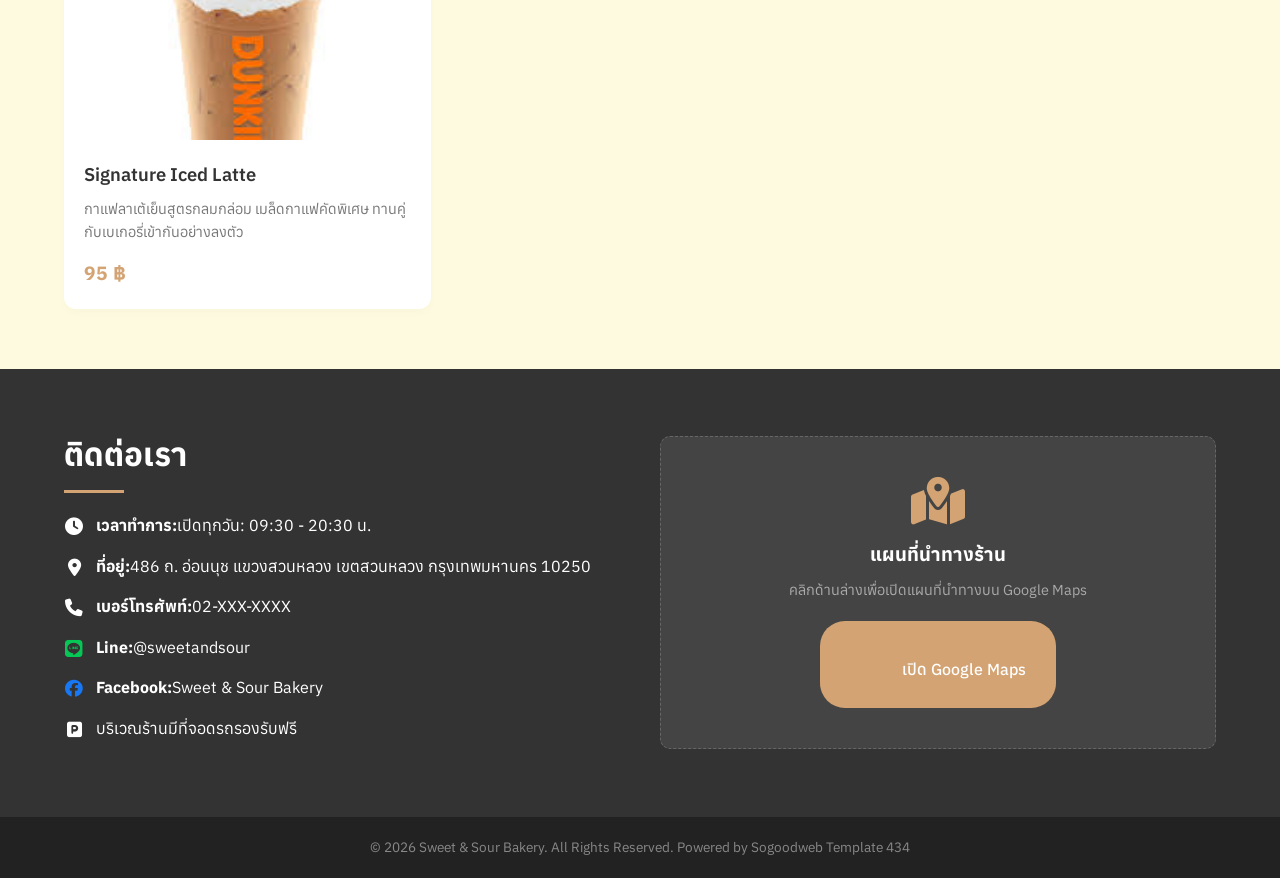
==== commit 7b22b884: "first commit" ====
--- a/index.html
+++ b/index.html
@@ -3,321 +3,131 @@
 <head>
     <meta charset="UTF-8">
     <meta name="viewport" content="width=device-width, initial-scale=1.0">
-    <title>A Pink Rabbit + Bob | เค้กสไตล์โฮมเมดและเลมอนทาร์ต ย่านพระนคร</title>
-    <link rel="stylesheet" href="css/style.css">
+    <title>Sweet & Sour Bakery | ร้านเบเกอรี่อ่อนนุช</title>
     <link rel="preconnect" href="https://fonts.googleapis.com">
     <link rel="preconnect" href="https://fonts.gstatic.com" crossorigin>
-    <link href="https://fonts.googleapis.com/css2?family=Anuphan:wght@300;400;600&family=Charm:wght@400;700&display=swap" rel="stylesheet">
+    <link href="https://fonts.googleapis.com/css2?family=Anuphan:wght@300;400;500;600;700&display=swap" rel="stylesheet">
+    <link rel="stylesheet" href="https://cdnjs.cloudflare.com/ajax/libs/font-awesome/6.4.0/css/all.min.css">
+    <link rel="stylesheet" href="css/style.css">
 </head>
 <body>
 
     <header>
-        <div class="nav-container">
-            <a href="index.html" class="logo">A Pink Rabbit + Bob</a>
-            
-            <nav class="nav-links">
-                <a href="#">หน้าแรก</a>
-                <a href="#shop-menu-section">เมนูของเรา</a>
-                <a href="#about-section">บรรยากาศร้าน</a>
-                <a href="#contact-section">ติดต่อเรา</a>
+        <div class="container navbar">
+            <div class="logo">
+                <a href="#"><i class="fa-solid fa-cake-candles"></i> Sweet & Sour</a>
+            </div>
+            <nav>
+                <ul>
+                    <li><a href="#home">หน้าแรก</a></li>
+                    <li><a href="about.html">เกี่ยวกับร้าน</a></li>
+                    <li><a href="menu.html">เมนูแนะนำ</a></li>
+                    <li><a href="order.html">สั่งซื้อออนไลน์/จองโต๊ะ</a></li>
+                    <li><a href="contact.html">ติดต่อเรา</a></li>
+                </ul>
             </nav>
-
-            <div class="header-cart-status">
-                🍰 ตะกร้าสินค้า: <span id="cart-count-nav">0</span> ชิ้น
-            </div>
         </div>
     </header>
 
-    <section class="hero">
+    <section id="home" class="hero">
+        <div class="hero-content">
+            <h1>เบเกอรี่อบสดใหม่ทุกวัน</h1>
+            <p>พื้นที่ความสุขของทุกคนในครอบครัว ย่านอ่อนนุช</p>
+        </div>
+    </section>
+
+    <section class="amenities container">
+        <div class="amenity-item"><i class="fa-solid fa-square-parking"></i> มีที่จอดรถฟรี</div>
+        <div class="amenity-item"><i class="fa-solid fa-wifi"></i> ฟรี Wi-Fi บริการ</div>
+        <div class="amenity-item"><i class="fa-solid fa-paw"></i> สัตว์เลี้ยงเข้าได้</div>
+        <div class="amenity-item"><i class="fa-solid fa-child"></i> เหมาะสำหรับเด็กๆ</div>
+        <div class="amenity-item"><i class="fa-solid fa-users"></i> เหมาะสำหรับมาเป็นกลุ่ม</div>
+    </section>
+
+    <section id="about" class="about container">
+        <div class="about-text">
+            <h2>เกี่ยวกับร้าน Sweet & Sour</h2>
+            <hr class="title-line">
+            <p>ต้อนรับสู่พื้นที่แห่งความสุขและกลิ่นหอมอบอวลจากเตา! ร้านเบเกอรี่ของเราตั้งใจรังสรรค์ขนมและเบเกอรี่ทุกชิ้นด้วยความใส่ใจ อบสดใหม่ทุกวันจากวัตถุดิบคุณภาพเยี่ยม เราออกแบบร้านให้มีบรรยากาศอบอุ่น เป็นกันเอง เพื่อเป็นพื้นที่พักผ่อนสำหรับทุกคน ไม่ว่าจะมานั่งทำงาน ชวนแก๊งเพื่อนมาสังสรรค์ หรือพาสัตว์เลี้ยงตัวโปรดมาเช็คอิน เราพร้อมยินดีต้อนรับทุกท่านทุกวันครับ</p>
+        </div>
+    </section>
+
+    <section id="menu" class="menu-section">
         <div class="container">
-            <h1>A Pink Rabbit + Bob</h1>
-            <p>สัมผัสความอร่อยของเค้กสไตล์โฮมเมดสูตรพิเศษและเลมอนทาร์ตสุดละมุน ในบรรยากาศแสนอบอุ่นและคลาสสิกใจกลางย่านพระนคร</p>
-            <div class="btn-group">
-                <a href="#shop-menu-section" class="btn btn-primary">🛒 สั่งซื้อออนไลน์</a>
-                <a href="https://www.google.com/maps/search/?api=1&query=A+Pink+Rabbit+Bob+378+ถนนมหาราช+แขวงพระบรมมหาราชวัง+เขตพระนคร+กรุงเทพมหานคร+10200" target="_blank" class="btn btn-secondary">📍 แผนที่ร้าน</a>
+            <h2 class="section-title">เมนูแนะนำห้ามพลาด</h2>
+            <hr class="title-line">
+            
+            <div class="menu-grid">
+                <div class="menu-card">
+                    <div class="menu-img-card">
+                        <img src="img/Strawberry Shortcake.webp" alt="Strawberry Shortcake">
+                    </div>
+                    <div class="menu-info">
+                        <h3>Strawberry Shortcake</h3>
+                        <p>เค้กสตรอว์เบอร์รี่เนื้อนุ่มละมุน ครีมสดแท้รสกลมกล่อมและสตรอว์เบอร์รี่ลูกโต หวานกำลังดี</p>
+                        <span class="price">120 ฿</span>
+                    </div>
+                </div>
+                <div class="menu-card">
+                    <div class="menu-img-card">
+                        <img src="img/Premium Butter Croissant.jpg" alt="Premium Butter Croissant">
+                    </div>
+                    <div class="menu-info">
+                        <h3>Premium Butter Croissant</h3>
+                        <p>ครัวซองต์เนยสดแท้นำเข้า อบสดใหม่กรอบนอกนุ่มใน หอมกลิ่นเนยฟุ้งกระจาย</p>
+                        <span class="price">85 ฿</span>
+                    </div>
+                </div>
+                <div class="menu-card">
+                    <div class="menu-img-card">
+                        <img src="img/Hokkaido Soft Milk Bun.jpg" alt="Hokkaido Soft Milk Bun">
+                    </div>
+                    <div class="menu-info">
+                        <h3>Hokkaido Soft Milk Bun</h3>
+                        <p>ขนมปังนมสดฮอกไกโด เนื้อนุ่มฟูเคี้ยวละลายในปาก โรยไอซิ่งหวานบางๆ ทานง่าย เหมาะสำหรับเด็กๆ</p>
+                        <span class="price">65 ฿</span>
+                    </div>
+                </div>
+                <div class="menu-card">
+                    <div class="menu-img-card">
+                        <img src="img/Signature Iced Latte.jpg" alt="Signature Iced Latte">
+                    </div>
+                    <div class="menu-info">
+                        <h3>Signature Iced Latte</h3>
+                        <p>กาแฟลาเต้เย็นสูตรกลมกล่อม เมล็ดกาแฟคัดพิเศษ ทานคู่กับเบเกอรี่เข้ากันอย่างลงตัว</p>
+                        <span class="price">95 ฿</span>
+                    </div>
+                </div>
             </div>
         </div>
     </section>
 
-    <div class="container">
-        <section id="about-section" class="about">
-            <h2>เค้กสไตล์โฮมเมดที่อบอวลด้วยความตั้งใจ</h2>
-            <p>ยินดีต้อนรับสู่พื้นที่แห่งความสุขของคนรักขนมหวาน เราตั้งใจรังสรรค์เค้กโฮมเมดหลากหลายสไตล์ด้วยวัตถุดิบชั้นดี ผสมผสานความพิถีพิถันในทุกขั้นตอน เพื่อให้ทุกคำที่ลิ้มลองเต็มไปด้วยมิติของรสชาติ ความอร่อย และความอบอุ่นหัวใจเหมือนทานขนมที่บ้าน</p>
-        </section>
-
-        <section id="shop-menu-section" class="main-shop-layout">
-            
-            <div class="products-column">
-                <h2 class="menu-title">🧁 เมนูแนะนำที่ไม่ควรพลาด</h2>
-                
-                <div class="category-tabs">
-                    <button class="tab-btn active" onclick="filterCategory('all', event)">✨ ทั้งหมด</button>
-                    <button class="tab-btn" onclick="filterCategory('cake', event)">🍰 เค้กโฮมเมด</button>
-                    <button class="tab-btn" onclick="filterCategory('tart', event)">🍋 ทาร์ตยอดนิยม</button>
-                    <button class="tab-btn" onclick="filterCategory('drinks', event)">☕ เครื่องดื่มคราฟต์</button>
-                </div>
-
-                <div class="menu-grid">
-                    
-                    <div class="menu-card" data-category="cake">
-                        <img src="img/เค้กน้ำชายามว่าง.jpg" alt="เค้กและน้ำชา" class="menu-img">
-                        <div class="menu-info">
-                            <div class="menu-name">เค้กและน้ำชาสูตรพิเศษ</div>
-                            <div class="price-tag">280 บาท</div>
-                            <div class="menu-desc">เซตเมนูสุดคลาสสิก เค้กโฮมเมดรสเลิศจับคู่เสิร์ฟกับน้ำชาคราฟต์ร้อนปรุงพิเศษอย่างลงตัว</div>
-                            <div class="item-options">
-                                <label><input type="checkbox" id="opt-set-1"> ขอรับเป็นชาร้อน (Refill)</label>
-                            </div>
-                            <button onclick="addCakeToCart('เซตเค้กและน้ำชาสูตรพิเศษ', 280, 'opt-set-1')" class="btn-add-item">เพิ่มลงตะกร้า</button>
-                        </div>
-                    </div>
-
-                    <div class="menu-card" data-category="cake">
-                        <img src="img/เค้กทางร้าน.jpg" alt="เค้กโฮมเมด" class="menu-img">
-                        <div class="menu-info">
-                            <div class="menu-name">Homemade Signature Cake</div>
-                            <div class="price-tag">160 บาท</div>
-                            <div class="menu-desc">เนื้อเค้กเนียนนุ่ม สลับชั้นครีมสดและวัตถุดิบพรีเมียม เข้มข้น กลมกล่อม สไตล์โฮมเมดขนานแท้</div>
-                            <div class="item-options">
-                                <label><input type="checkbox" id="opt-cake-2"> ใส่กล่องของขวัญผูกโบว์ (+20 บ.)</label>
-                            </div>
-                            <button onclick="addCakeToCart('Homemade Signature Cake', 160, 'opt-cake-2', 20)" class="btn-add-item">เพิ่มลงตะกร้า</button>
-                        </div>
-                    </div>
-
-                    <div class="menu-card" data-category="tart">
-                        <img src="img/เค้กทางร้าน.jpg" alt="เลมอนทาร์ต" class="menu-img">
-                        <div class="menu-info">
-                            <div class="menu-name">Meringue Lemon Tart</div>
-                            <div class="price-tag">150 บาท</div>
-                            <div class="menu-desc">เลมอนเคิร์ดรสเปรี้ยวอมหวานรีเฟรชใจ ท็อปปิ้งด้วยเมอแร็งก์เบิร์นไฟสีสวย แป้งทาร์ตกรุบกรอบหอมเนย</div>
-                            <div class="item-options">
-                                <label><input type="checkbox" id="opt-tart-3"> เพิ่มเลมอนสไลด์ตกแต่ง</label>
-                            </div>
-                            <button onclick="addCakeToCart('Meringue Lemon Tart', 150, 'opt-tart-3')" class="btn-add-item">เพิ่มลงตะกร้า</button>
-                        </div>
-                    </div>
-
-                    <div class="menu-card" data-category="drinks">
-                        <img src="img/หน้าร้าน.jpg" alt="เครื่องดื่มสูตรเฉพาะ" class="menu-img">
-                        <div class="menu-info">
-                            <div class="menu-name">Crafted Cold Brew Coffee</div>
-                            <div class="price-tag">120 บาท</div>
-                            <div class="menu-desc">กาแฟสกัดเย็นคราฟต์รสชาตินุ่มนวล มิติซับซ้อน รังสรรค์มาให้ทานคู่กับเค้กชิ้นโปรดได้อย่างลงตัว</div>
-                            <div class="item-options">
-                                <select id="sweet-drink-4" class="select-sweet">
-                                    <option value="หวานปกติ">หวานปกติ (สูตรแนะนำ)</option>
-                                    <option value="หวานน้อย">หวานน้อย</option>
-                                    <option value="ไม่หวานเลย (0%)">ไม่หวานเลย (0%)</option>
-                                </select>
-                            </div>
-                            <button onclick="addDrinkToCart('Crafted Cold Brew Coffee', 120, 'sweet-drink-4')" class="btn-add-item">เพิ่มลงตะกร้า</button>
-                        </div>
-                    </div>
-
+    <section id="contact" class="contact-section">
+        <div class="container contact-grid">
+            <div class="contact-info">
+                <h2>ติดต่อเรา</h2>
+                <hr class="title-line" style="margin: 10px 0 20px 0;">
+                <p class="contact-item"><i class="fa-solid fa-clock"></i> <strong>เวลาทำการ:</strong> เปิดทุกวัน: 09:30 - 20:30 น.</p>
+                <p class="contact-item"><i class="fa-solid fa-location-dot"></i> <strong>ที่อยู่:</strong> 486 ถ. อ่อนนุช แขวงสวนหลวง เขตสวนหลวง กรุงเทพมหานคร 10250</p>
+                <p class="contact-item"><i class="fa-solid fa-phone"></i> <strong>เบอร์โทรศัพท์:</strong> 02-XXX-XXXX</p>
+                <p class="contact-item"><i class="fa-brands fa-line" style="color: #06C755;"></i> <strong>Line:</strong> @sweetandsour</p>
+                <p class="contact-item"><i class="fa-brands fa-facebook" style="color: #1877F2;"></i> <strong>Facebook:</strong> Sweet & Sour Bakery</p>
+                <p class="contact-item"><i class="fa-solid fa-square-parking"></i> บริเวณร้านมีที่จอดรถรองรับฟรี</p>
+            </div>
+            <div class="contact-map">
+                <div class="map-placeholder">
+                    <i class="fa-solid fa-map-location-dot"></i>
+                    <h3>แผนที่นำทางร้าน</h3>
+                    <p>คลิกด้านล่างเพื่อเปิดแผนที่นำทางบน Google Maps</p>
+                    <a href="https://www.google.com/maps/place/Kopang+Bakery+by+Tomoroo/@13.7117279,100.6055312,17z/data=!3m1!4b1!4m6!3m5!1s0x30e29fc7f4eb0619:0xdf280f669f68a466!8m2!3d13.7117227!4d100.6081061!16s%2Fg%2F11fppfpvh_?entry=ttu&g_ep=EgoyMDI2MDYyOC4wIKXMDSoASAFQAw%3D%3D" target="_blank" class="btn btn-primary"><i class="fa-solid fa-diamond-turn-right"></i> เปิด Google Maps</a>
                 </div>
             </div>
+        </div>
+    </section>
 
-            <div class="sidebar-column">
-                <div class="cart-box">
-                    <div class="cart-header-flex">
-                        <span class="cart-title">🛍️ รายการสั่งซื้อของคุณ</span>
-                        <button type="button" class="btn-clear-cart" onclick="clearCart()">ล้างตะกร้า</button>
-                    </div>
-                    
-                    <div id="cart-list" class="cart-items-list">
-                        <div class="empty-cart-msg">ยังไม่มีขนมหวานในตะกร้าของคุณ</div>
-                    </div>
-
-                    <div class="payment-selection-box">
-                        <div class="payment-title">💵 ช่องทางการชำระเงิน</div>
-                        <div class="payment-options-group">
-                            <label class="payment-option-label">
-                                <input type="radio" name="cartPaymentMethod" value="cash" checked>
-                                <span>ชำระด้วยเงินสดหน้าร้าน</span>
-                            </label>
-                            <label class="payment-option-label">
-                                <input type="radio" name="cartPaymentMethod" value="transfer">
-                                <span>โอนเงินผ่านระบบธนาคาร</span>
-                            </label>
-                        </div>
-                    </div>
-
-                    <div class="cart-summary">
-                        <div class="summary-row">
-                            <span>ยอดสุทธิรวม:</span>
-                            <span id="cart-total">0 ฿</span>
-                        </div>
-                        <button class="btn-checkout" onclick="checkoutAlert()">ยืนยันออเดอร์สั่งซื้อ</button>
-                    </div>
-                </div>
-            </div>
-
-        </section>
-    </div>
-
-    <footer id="contact-section" class="contact-section">
-        <div class="contact-grid">
-            <div class="contact-box">
-                <h3>📍 ที่ตั้งและช่องทางติดต่อ</h3>
-                <p><strong>A Pink Rabbit + Bob</strong><br>
-                เลขที่ 378 ถนนมหาราช แขวงพระบรมมหาราชวัง<br>
-                เขตพระนคร กรุงเทพมหานคร 10200<br>
-                <strong>📞 เบอร์โทรศัพท์:</strong> <a href="tel:0626398880">062-639-8880</a></p>
-            </div>
-            <div class="contact-box">
-                <h3>⏰ เวลาเปิด-ปิด</h3>
-                <p>วันจันทร์ - วันอาทิตย์<br>
-                เวลา 09:00 น. - 20:00 น.<br>
-                (เปิดบริการทุกวัน)</p>
-            </div>
-            <div class="contact-box">
-                <h3>🛍️ บริการของเรา</h3>
-                <p>• ซื้อกินที่ร้าน (Dine-in)<br>
-                • โทรสั่งกลับบ้าน (Takeaway)</p>
-            </div>
-        </div>
+    <footer>
+        <p>© 2026 Sweet & Sour Bakery. All Rights Reserved. Powered by Sogoodweb Template 434</p>
     </footer>
 
-    <script>
-        let cart = JSON.parse(localStorage.getItem('pink_rabbit_cart')) || [];
-
-        document.addEventListener("DOMContentLoaded", function() {
-            updateNavCount();
-            renderCart();
-        });
-
-        function filterCategory(category, e) {
-            const cards = document.querySelectorAll('.menu-card');
-            const tabs = document.querySelectorAll('.tab-btn');
-            
-            tabs.forEach(tab => tab.classList.remove('active'));
-            if(e && e.target) {
-                e.target.classList.add('active');
-            }
-
-            cards.forEach(card => {
-                if (category === 'all' || card.getAttribute('data-category') === category) {
-                    card.style.display = 'block';
-                } else {
-                    card.style.display = 'none';
-                }
-            });
-        }
-
-        function addCakeToCart(name, price, checkboxId, extraCost = 0) {
-            const checkElem = document.getElementById(checkboxId);
-            let finalPrice = price;
-            let finalName = name;
-            
-            if (checkElem && checkElem.checked) {
-                finalPrice += extraCost;
-                finalName += " (เลือกออปชันเสริม)";
-            }
-            pushToCartData(finalName, finalPrice);
-            
-            if (checkElem) checkElem.checked = false;
-        }
-
-        function addDrinkToCart(name, price, selectId) {
-            const selectElem = document.getElementById(selectId);
-            const sweetLevel = selectElem ? ` [${selectElem.value}]` : "";
-            const finalName = name + sweetLevel;
-            pushToCartData(finalName, price);
-            
-            if (selectElem) selectElem.selectedIndex = 0;
-        }
-
-        function pushToCartData(fullName, price) {
-            const existingItem = cart.find(item => item.name === fullName);
-            if (existingItem) {
-                existingItem.qty += 1;
-            } else {
-                cart.push({ name: fullName, price: price, qty: 1 });
-            }
-            saveAndRefreshCart();
-            alert(`เพิ่ม "${fullName}" ลงตะกร้าเรียบร้อยครับ!`);
-        }
-
-        function changeQty(name, amount) {
-            const item = cart.find(item => item.name === name);
-            if (item) {
-                item.qty += amount;
-                if (item.qty <= 0) {
-                    cart = cart.filter(i => i.name !== name);
-                }
-            }
-            saveAndRefreshCart();
-        }
-
-        function clearCart() {
-            if (cart.length === 0) return;
-            if (confirm("ต้องการล้างรายการสินค้าทั้งหมดในตะกร้าหรือไม่?")) {
-                cart = [];
-                saveAndRefreshCart();
-            }
-        }
-
-        function saveAndRefreshCart() {
-            localStorage.setItem('pink_rabbit_cart', JSON.stringify(cart));
-            updateNavCount();
-            renderCart();
-        }
-
-        function updateNavCount() {
-            const totalQty = cart.reduce((sum, item) => sum + item.qty, 0);
-            document.getElementById('cart-count-nav').innerText = totalQty;
-        }
-
-        function renderCart() {
-            const listContainer = document.getElementById('cart-list');
-            const totalDisplay = document.getElementById('cart-total');
-            
-            if (cart.length === 0) {
-                listContainer.innerHTML = '<div class="empty-cart-msg">ยังไม่มีขนมหวานในตะกร้าของคุณ</div>';
-                totalDisplay.innerText = '0 ฿';
-                return;
-            }
-
-            let html = '';
-            let totalPrice = 0;
-
-            cart.forEach(item => {
-                const itemTotal = item.price * item.qty;
-                totalPrice += itemTotal;
-                html += `
-                    <div class="cart-item-row">
-                        <div class="item-details-text">
-                            <strong>${item.name}</strong><br>
-                            <span class="item-price-span">${item.price} บาท</span>
-                        </div>
-                        <div class="item-control-buttons">
-                            <button type="button" class="cart-qty-btn" onclick="changeQty('${item.name}', -1)">-</button>
-                            <span class="qty-number">${item.qty}</span>
-                            <button type="button" class="cart-qty-btn" onclick="changeQty('${item.name}', 1)">+</button>
-                            <span class="item-total-span">${itemTotal} บ.</span>
-                        </div>
-                    </div>
-                `;
-            });
-
-            listContainer.innerHTML = html;
-            totalDisplay.innerText = `${totalPrice} ฿`;
-        }
-
-        function checkoutAlert() {
-            if (cart.length === 0) {
-                alert('❌ ไม่สามารถทำรายการได้ เนื่องจากไม่มีสินค้าอยู่ในตะกร้าครับ');
-                return;
-            }
-            const paymentRadio = document.querySelector('input[name="cartPaymentMethod"]:checked');
-            const paymentMethod = paymentRadio.value === 'cash' ? 'เงินสดหน้าร้าน' : 'โอนเงินผ่านธนาคาร';
-            const totalPrice = cart.reduce((sum, item) => sum + (item.price * item.qty), 0);
-
-            alert(`🎉 บันทึกออเดอร์เรียบร้อยแล้ว!\n\nรูปแบบชำระเงิน: ${paymentMethod}\nยอดสั่งซื้อสุทธิ: ${totalPrice} บาท\n\nระบบจัดเตรียมออเดอร์ของคุณให้เรียบร้อยแล้ว ขอบคุณครับ!`);
-            cart = [];
-            saveAndRefreshCart();
-        }
-    </script>
 </body>
 </html>
--- a/css/style.css
+++ b/css/style.css
@@ -1,522 +1,473 @@
-/* ==========================================
-   1. VARIABLES & RESET STYLE
-   ========================================== */
-:root {
-    --bg-main: #FDFBF7;           /* สีครีมขาวนวลตา */
-    --bg-surface: #FFFFFF;        /* สีขาวบริสุทธิ์ สำหรับการ์ดและกล่อง */
-    --bg-cream-dark: #F4ECE1;     /* สีครีมอุ่นเข้มขึ้น สำหรับส่วนไฮไลท์ */
-    
-    --color-brown-deep: #5C4033;  /* สีน้ำตาลเข้มโกโก้ (ข้อความหลัก / ส่วนหัว) */
-    --color-brown-latte: #A67B5B; /* สีน้ำตาลลาเต้ (เส้นขอบ / ปุ่มรอง) */
-    --color-matcha: #7A8B7B;      /* สีเขียวมัทฉะหม่น (สีที่เพิ่มเข้ามาเพื่อตัดและเน้น) */
-    --color-matcha-hover: #637264;
-    
-    --text-main: #4A3E3D;         /* สีตัวอักษรทั่วไป (น้ำตาลเข้มปนเทา อ่านง่าย) */
-    --border-color: #E8DFD1;      /* สีเส้นขอบนุ่มๆ */
-}
-
+/* ========================================== */
+/* รีเซ็ตค่าพื้นฐาน (Reset CSS)                 */
+/* ========================================== */
 * {
-    box-sizing: border-box;
     margin: 0;
     padding: 0;
+    box-sizing: border-box;
 }
 
 body {
     font-family: 'Anuphan', sans-serif;
-    background-color: var(--bg-main);
-    color: var(--text-main);
+    color: #4a4a4a;
+    background-color: #fdfbf7;
     line-height: 1.6;
 }
 
 .container {
+    width: 90%;
     max-width: 1200px;
     margin: 0 auto;
-    padding: 0 20px;
-}
-
-/* ==========================================
-   2. HEADER & NAVIGATION
-   ========================================== */
+}
+
+/* เส้นใต้หัวข้อ */
+.title-line {
+    border: none;
+    height: 3px;
+    width: 60px;
+    background-color: #d4a373;
+    margin: 10px auto 30px auto;
+}
+
+/* ========================================== */
+/* ส่วนหัว (Header & Navigation)               */
+/* ========================================== */
 header {
-    background-color: var(--bg-surface);
-    box-shadow: 0 2px 12px rgba(92, 64, 51, 0.06);
+    background-color: #ffffff;
+    box-shadow: 0 2px 10px rgba(0,0,0,0.05);
     position: sticky;
     top: 0;
-    z-index: 100;
-    border-bottom: 1px solid var(--border-color);
-}
-
-.nav-container {
+    z-index: 1000;
+}
+
+.navbar {
     display: flex;
     justify-content: space-between;
     align-items: center;
-    max-width: 1200px;
-    margin: 0 auto;
-    padding: 15px 20px;
-}
-
-.logo {
-    font-family: 'Charm', cursive;
-    font-size: 26px;
+    padding: 15px 0;
+}
+
+.logo a {
+    font-size: 1.5rem;
     font-weight: 700;
-    color: var(--color-brown-deep);
+    color: #d4a373;
     text-decoration: none;
 }
 
-.nav-links a {
+nav ul {
+    display: flex;
+    list-style: none;
+}
+
+nav ul li {
+    margin-left: 20px;
+}
+
+nav ul li a {
     text-decoration: none;
-    color: var(--text-main);
-    margin: 0 15px;
-    font-weight: 400;
+    color: #666;
+    font-weight: 500;
     transition: color 0.3s;
 }
 
-.nav-links a:hover {
-    color: var(--color-brown-latte);
-}
-
-.header-cart-status {
-    background-color: var(--bg-cream-dark);
-    color: var(--color-brown-deep);
-    padding: 8px 18px;
-    border-radius: 20px;
-    font-size: 14px;
-    font-weight: 600;
-    border: 1px solid var(--border-color);
-}
-
-/* ==========================================
-   3. HERO SECTION
-   ========================================== */
+nav ul li a:hover, nav ul li a.active {
+    color: #d4a373;
+}
+
+/* ========================================== */
+/* แบนเนอร์ด้านบนสุด (Hero Section)               */
+/* ========================================== */
 .hero {
-    background: linear-gradient(135deg, #F5EBE1 0%, #E6D5C3 100%);
-    padding: 90px 0;
-    text-align: center;
-    border-bottom: 1px solid var(--border-color);
-}
-
-.hero h1 {
-    font-family: 'Charm', cursive;
-    font-size: 52px;
-    color: var(--color-brown-deep);
-    margin-bottom: 15px;
-}
-
-.hero p {
-    font-size: 17px;
-    max-width: 620px;
-    margin: 0 auto 35px auto;
-    color: #6E5E53;
-}
-
-.btn-group {
+    background: linear-gradient(rgba(0, 0, 0, 0.45), rgba(0, 0, 0, 0.45)), url('https://images.unsplash.com/photo-1509440159596-0249088772ff?auto=format&fit=crop&q=80&w=1200') no-repeat center center/cover;
+    height: 60vh;
     display: flex;
     justify-content: center;
-    gap: 15px;
-}
-
+    align-items: center;
+    text-align: center;
+    color: #ffffff;
+}
+
+.hero-content h1 {
+    font-size: 3rem;
+    margin-bottom: 10px;
+    text-shadow: 2px 2px 4px rgba(0,0,0,0.5);
+}
+
+.hero-content p {
+    font-size: 1.2rem;
+}
+
+/* แบนเนอร์ขนาดเล็กสำหรับหน้าเมนูย่อย */
+.menu-banner {
+    background-color: #ffffff;
+    text-align: center;
+    padding: 40px 0;
+    border-bottom: 1px solid #f1e5d9;
+}
+
+.menu-banner h1 {
+    font-size: 2rem;
+    font-weight: 700;
+    color: #333;
+    margin-bottom: 8px;
+}
+
+.menu-banner p {
+    font-size: 1rem;
+    color: #777;
+}
+
+/* ========================================== */
+/* ปุ่มสำหรับแผนที่ (Button)                     */
+/* ========================================== */
 .btn {
     display: inline-block;
     padding: 12px 30px;
+    text-decoration: none;
     border-radius: 25px;
-    text-decoration: none;
-    font-weight: 600;
-    font-size: 15px;
+    font-weight: 500;
     transition: all 0.3s;
+    cursor: pointer;
+    border: none;
 }
 
 .btn-primary {
-    background-color: var(--color-brown-deep);
-    color: var(--bg-main);
+    background-color: #d4a373;
+    color: #fff;
 }
 
 .btn-primary:hover {
-    background-color: #422E24;
-    transform: translateY(-2px);
-}
-
-.btn-secondary {
-    background-color: transparent;
-    color: var(--color-brown-deep);
-    border: 2px solid var(--color-brown-deep);
-}
-
-.btn-secondary:hover {
-    background-color: var(--color-brown-deep);
-    color: white;
-    transform: translateY(-2px);
-}
-
-/* ==========================================
-   4. ABOUT SECTION
-   ========================================== */
+    background-color: #b98453;
+}
+
+/* ========================================== */
+/* สิ่งอำนวยความสะดวก (Amenities)               */
+/* ========================================== */
+.amenities {
+    display: flex;
+    justify-content: space-around;
+    flex-wrap: wrap;
+    background-color: #fff;
+    padding: 20px;
+    border-radius: 10px;
+    box-shadow: 0 4px 15px rgba(0,0,0,0.03);
+    margin-top: -30px;
+    position: relative;
+    z-index: 10;
+}
+
+.amenity-item {
+    font-weight: 500;
+    color: #d4a373;
+    margin: 10px;
+}
+
+.amenity-item i {
+    margin-right: 5px;
+    font-size: 1.1rem;
+}
+
+/* ========================================== */
+/* เกี่ยวกับร้าน (About)                         */
+/* ========================================== */
 .about {
-    text-align: center;
-    padding: 60px 0 30px 0;
-}
-
-.about h2 {
-    font-size: 28px;
-    color: var(--color-brown-deep);
-    margin-bottom: 15px;
-}
-
-.about p {
+    padding: 60px 0;
+    text-align: center;
+}
+
+.about-text {
     max-width: 800px;
     margin: 0 auto;
-    color: #7A6B62;
-}
-
-/* ==========================================
-   5. SHOP LAYOUT & PRODUCTS
-   ========================================== */
-.main-shop-layout {
-    display: grid;
-    grid-template-columns: 2fr 1fr;
-    gap: 35px;
-    padding: 30px 0 80px 0;
-}
-
-@media (max-width: 991px) {
-    .main-shop-layout {
-        grid-template-columns: 1fr;
-    }
-}
-
-.menu-title {
-    font-size: 22px;
-    margin-bottom: 20px;
-    color: var(--color-brown-deep);
-}
-
-/* Category Tabs */
-.category-tabs {
+}
+
+.about-text h2 {
+    font-size: 2rem;
+}
+
+.about-text p {
+    font-size: 1.1rem;
+    color: #666;
+}
+
+/* ========================================== */
+/* แถบทางลัดเลือกหมวดหมู่เมนู (Summary Bar)       */
+/* ========================================== */
+.menu-summary-bar {
+    background-color: #ffffff;
+    padding: 15px 0;
+    border-bottom: 1px solid #f1e5d9;
+    position: sticky;
+    top: 75px; /* เกาะท้าย Header */
+    z-index: 999;
+}
+
+.summary-box {
+    display: flex;
+    justify-content: space-between;
+    align-items: center;
+    flex-wrap: wrap;
+    gap: 15px;
+}
+
+.total-badge {
+    font-size: 0.95rem;
+    background-color: #fefae0;
+    color: #b98453;
+    padding: 8px 18px;
+    border-radius: 50px;
+    font-weight: 600;
+    border: 1px solid #f4ebd0;
+}
+
+.category-links {
     display: flex;
     gap: 10px;
-    margin-bottom: 30px;
     flex-wrap: wrap;
 }
 
-.tab-btn {
-    background-color: var(--bg-surface);
-    border: 1px solid var(--border-color);
-    color: var(--text-main);
-    padding: 8px 20px;
-    border-radius: 20px;
-    cursor: pointer;
-    font-family: inherit;
-    font-size: 14px;
-    transition: all 0.2s;
-}
-
-.tab-btn.active, .tab-btn:hover {
-    background-color: var(--color-brown-latte);
-    color: white;
-    border-color: var(--color-brown-latte);
-}
-
-/* Menu Grid Card */
+.link-item {
+    font-size: 0.85rem;
+    font-weight: 500;
+    padding: 8px 16px;
+    border-radius: 8px;
+    background-color: #ffffff;
+    color: #555;
+    border: 1px solid #e9ecef;
+    transition: all 0.2s ease;
+}
+
+.link-item:hover {
+    background-color: #fefae0;
+    color: #b98453;
+    border-color: #d4a373;
+}
+
+/* ========================================== */
+/* โครงสร้างเมนูและบล็อกหมวดหมู่ (Menu Section)    */
+/* ========================================== */
+.menu-section {
+    background-color: #fefae0; /* โทนเหลืองครีมเดิมของร้าน */
+    padding: 60px 0;
+}
+
+.menu-container {
+    padding: 30px 0 60px 0;
+}
+
+.menu-category-block {
+    margin-bottom: 50px;
+    scroll-margin-top: 150px; /* ป้องกันแท็บทางลัดบังหัวข้อเวลาคลิกเลื่อน */
+}
+
+.category-header {
+    display: flex;
+    justify-content: space-between;
+    align-items: flex-end;
+    margin-bottom: 25px;
+    border-bottom: 2px solid #d4a373;
+    padding-bottom: 12px;
+}
+
+.category-title {
+    font-size: 1.4rem;
+    font-weight: 700;
+    color: #333;
+}
+
+.category-title i {
+    color: #d4a373;
+    margin-right: 8px;
+}
+
+.category-title .en-title {
+    font-size: 0.95rem;
+    color: #777;
+    font-weight: 400;
+    margin-left: 6px;
+}
+
+.count-badge {
+    font-size: 0.9rem;
+    color: #666;
+    font-weight: 500;
+}
+
+/* Grid จัดเรียงการ์ดเมนูให้อัตโนมัติและสมส่วน */
 .menu-grid {
     display: grid;
     grid-template-columns: repeat(auto-fill, minmax(280px, 1fr));
     gap: 25px;
-}
-
-.menu-card {
-    background-color: var(--bg-surface);
+    margin-top: 20px;
+}
+
+/* ========================================== */
+/* การ์ดเมนูแนะนำ (Menu Card)                  */
+/* ========================================== */
+.menu-card, .menu-item-card {
+    background-color: #ffffff;
     border-radius: 12px;
     overflow: hidden;
-    box-shadow: 0 4px 16px rgba(92, 64, 51, 0.03);
-    border: 1px solid var(--border-color);
+    box-shadow: 0 4px 10px rgba(0,0,0,0.02);
     transition: transform 0.3s, box-shadow 0.3s;
-}
-
-.menu-card:hover {
+    display: flex;
+    flex-direction: column;
+}
+
+.menu-card:hover, .menu-item-card:hover {
     transform: translateY(-5px);
-    box-shadow: 0 8px 24px rgba(92, 64, 51, 0.07);
-}
-
-.menu-img {
+    box-shadow: 0 8px 20px rgba(212, 163, 115, 0.15);
+}
+
+/* กล่องล็อกสัดส่วนภาพแบบเรตินา (16:9) ภาพไม่เบี้ยว */
+.menu-img-card, .menu-img-box {
     width: 100%;
-    height: 210px;
-    object-fit: cover;
-    background-color: #EFECE7;
-}
-
-.menu-info {
+    position: relative;
+    padding-top: 56.25%; /* ล็อกสัดส่วนสี่เหลี่ยมผืนผ้า */
+    overflow: hidden;
+    background-color: #e9ecef;
+}
+
+.menu-img-card img, .menu-img-box img {
+    position: absolute;
+    top: 0;
+    left: 0;
+    width: 100%;
+    height: 100%;
+    object-fit: cover; /* ตัวล็อกสำคัญ: แก้ปัญหาภาพบิดเบี้ยวหรือยืด */
+    display: block;
+}
+
+.menu-info, .menu-details {
     padding: 20px;
-}
-
-.menu-name {
-    font-size: 18px;
+    display: flex;
+    flex-direction: column;
+    flex-grow: 1; /* บังคับให้ความสูงเนื้อหาเท่ากันทุกการ์ด */
+}
+
+.menu-info h3, .menu-details h3 {
+    margin-bottom: 8px;
+    font-size: 1.15rem;
     font-weight: 600;
-    color: var(--color-brown-deep);
-    margin-bottom: 6px;
-}
-
-.price-tag {
-    color: var(--color-brown-latte);
-    font-weight: 600;
-    font-size: 16px;
-    margin-bottom: 12px;
-}
-
-.menu-desc {
-    font-size: 13px;
-    color: #7A6B62;
-    height: 60px;
-    overflow: hidden;
+    color: #333;
+}
+
+.menu-info p, .menu-details p {
+    font-size: 0.9rem;
+    color: #777;
     margin-bottom: 15px;
-}
-
-.item-options {
-    margin-bottom: 15px;
-    font-size: 13px;
-    background: var(--bg-cream-dark);
-    padding: 10px 12px;
-    border-radius: 6px;
-    color: var(--color-brown-deep);
-}
-
-.select-sweet {
-    width: 100%;
-    padding: 6px;
-    border-radius: 4px;
-    border: 1px solid var(--border-color);
-    background-color: var(--bg-surface);
-    color: var(--text-main);
-    font-family: inherit;
-}
-
-.btn-add-item {
-    width: 100%;
-    background-color: var(--color-brown-deep);
-    color: white;
-    border: none;
-    padding: 11px;
-    border-radius: 6px;
-    cursor: pointer;
-    font-weight: 600;
-    font-family: inherit;
-    transition: background-color 0.2s;
-}
-
-.btn-add-item:hover {
-    background-color: var(--color-brown-latte);
-}
-
-/* ==========================================
-   6. SIDEBAR CART
-   ========================================== */
-.cart-box {
-    background-color: var(--bg-surface);
-    border-radius: 12px;
-    padding: 25px;
-    border: 1px solid var(--border-color);
-    box-shadow: 0 4px 16px rgba(92, 64, 51, 0.03);
-    position: sticky;
-    top: 100px;
-}
-
-.cart-header-flex {
-    display: flex;
-    justify-content: space-between;
-    align-items: center;
-    border-bottom: 1px solid var(--border-color);
-    padding-bottom: 15px;
-    margin-bottom: 15px;
-}
-
-.cart-title {
-    font-size: 18px;
-    font-weight: 600;
-    color: var(--color-brown-deep);
-}
-
-.btn-clear-cart {
-    background: none;
-    border: none;
-    color: #A39385;
-    cursor: pointer;
-    font-family: inherit;
-    font-size: 13px;
-    transition: color 0.2s;
-}
-
-.btn-clear-cart:hover {
-    color: #C0392B;
-}
-
-.cart-items-list {
-    max-height: 250px;
-    overflow-y: auto;
-    margin-bottom: 20px;
-}
-
-.empty-cart-msg {
-    text-align: center;
-    color: #BAAFA6;
-    padding: 30px 0;
-    font-size: 14px;
-}
-
-.cart-item-row {
-    display: flex;
-    justify-content: space-between;
-    align-items: center;
-    padding: 12px 0;
-    border-bottom: 1px dashed var(--border-color);
-    font-size: 14px;
-}
-
-.item-price-span {
-    font-size: 12px;
-    color: #8A7B70;
-}
-
-.item-control-buttons {
-    display: flex;
-    align-items: center;
-    gap: 8px;
-}
-
-.cart-qty-btn {
-    background-color: var(--bg-cream-dark);
-    border: 1px solid var(--border-color);
-    color: var(--color-brown-deep);
-    width: 24px;
-    height: 24px;
-    border-radius: 4px;
-    cursor: pointer;
-    font-weight: bold;
-    transition: background-color 0.2s;
-}
-
-.cart-qty-btn:hover {
-    background-color: var(--color-brown-latte);
-    color: white;
-}
-
-.qty-number {
-    font-weight: 600;
-    min-width: 15px;
-    text-align: center;
-}
-
-.item-total-span {
-    font-weight: 600;
-    color: var(--color-brown-deep);
-    margin-left: 5px;
-    min-width: 55px;
-    text-align: right;
-}
-
-.payment-selection-box {
-    background-color: var(--bg-cream-dark);
-    padding: 15px;
-    border-radius: 8px;
-    margin-bottom: 20px;
-}
-
-.payment-title {
-    font-size: 14px;
-    font-weight: 600;
-    margin-bottom: 10px;
-    color: var(--color-brown-deep);
-}
-
-.payment-options-group {
-    display: flex;
-    flex-direction: column;
-    gap: 8px;
-}
-
-.payment-option-label {
-    font-size: 13px;
-    display: flex;
-    align-items: center;
-    gap: 8px;
-    cursor: pointer;
-    color: var(--text-main);
-}
-
-.cart-summary {
-    border-top: 1px solid var(--border-color);
-    padding-top: 15px;
-}
-
-.summary-row {
-    display: flex;
-    justify-content: space-between;
-    font-size: 16px;
-    font-weight: 600;
-    margin-bottom: 15px;
-    color: var(--color-brown-deep);
-}
-
-#cart-total {
-    color: var(--color-brown-latte);
-    font-size: 22px;
-}
-
-.btn-checkout {
-    width: 100%;
-    background-color: var(--color-matcha); /* ใช้สีเขียวมัทฉะสำหรับปุ่มยืนยันเพื่อให้เด่นและน่ากด */
-    color: white;
-    border: none;
-    padding: 13px;
-    border-radius: 25px;
-    font-size: 16px;
-    font-weight: 600;
-    cursor: pointer;
-    font-family: inherit;
-    box-shadow: 0 4px 12px rgba(122, 139, 123, 0.3);
-    transition: all 0.2s;
-}
-
-.btn-checkout:hover {
-    background-color: var(--color-matcha-hover);
-    transform: translateY(-1px);
-}
-
-/* ==========================================
-   7. FOOTER STYLE
-   ========================================== */
-footer {
-    background-color: var(--color-brown-deep);
-    color: #D3C9C1;
+    flex-grow: 1; /* ดันปุ่มราคาลงข้างล่างให้ตรงกันอัตโนมัติ */
+}
+
+.menu-info .price, .menu-price {
+    display: block;
+    font-size: 1.2rem;
+    font-weight: 700;
+    color: #d4a373; /* สีทอง/น้ำตาลเดิมของร้าน */
+    margin-top: auto;
+}
+
+/* ========================================== */
+/* ช่องทางติดต่อและแผนที่ (Contact & Map)           */
+/* ========================================== */
+.contact-section {
+    background-color: #333;
+    color: #fff;
     padding: 60px 0;
-    margin-top: 40px;
 }
 
 .contact-grid {
     display: grid;
-    grid-template-columns: repeat(auto-fit, minmax(250px, 1fr));
-    gap: 35px;
-    max-width: 1200px;
-    margin: 0 auto;
-    padding: 0 20px;
-}
-
-.contact-box h3 {
-    color: #FDFBF7;
-    font-size: 18px;
+    grid-template-columns: repeat(auto-fit, minmax(300px, 1fr));
+    gap: 40px;
+}
+
+.contact-info h2 {
+    font-size: 2rem;
+}
+
+.contact-item {
     margin-bottom: 15px;
-    border-left: 3px solid var(--color-brown-latte);
-    padding-left: 10px;
-}
-
-.contact-box p {
-    font-size: 14px;
-    line-height: 1.8;
-}
-
-.contact-box a {
-    color: var(--color-brown-latte);
-    text-decoration: none;
-    font-weight: 600;
-}
-
-.contact-box a:hover {
-    color: #FDFBF7;
+    display: flex;
+    align-items: flex-start;
+}
+
+.contact-item i {
+    margin-right: 12px;
+    margin-top: 5px;
+    font-size: 1.1rem;
+    width: 20px;
+    text-align: center;
+}
+
+.contact-map {
+    display: flex;
+    align-items: center;
+    justify-content: center;
+}
+
+.map-placeholder {
+    background-color: #444;
+    width: 100%;
+    padding: 40px 20px;
+    text-align: center;
+    border-radius: 10px;
+    border: 1px dashed #666;
+}
+
+.map-placeholder i {
+    font-size: 3rem;
+    color: #d4a373;
+    margin-bottom: 15px;
+}
+
+.map-placeholder h3 {
+    margin-bottom: 8px;
+}
+
+.map-placeholder p {
+    font-size: 0.9rem;
+    color: #aaa;
+    margin-bottom: 20px;
+}
+
+/* ========================================== */
+/* ส่วนท้าย (Footer)                            */
+/* ========================================== */
+footer {
+    background-color: #222;
+    color: #888;
+    text-align: center;
+    padding: 20px 0;
+    font-size: 0.85rem;
+}
+
+/* ========================================== */
+/* การตอบสนองบนมือถือ (Responsive)              */
+/* ========================================== */
+@media (max-width: 768px) {
+    .navbar {
+        flex-direction: column;
+    }
+    nav ul {
+        margin-top: 15px;
+    }
+    nav ul li {
+        margin: 0 10px;
+    }
+    .hero-content h1 {
+        font-size: 2.2rem;
+    }
+    .summary-box {
+        flex-direction: column;
+        align-items: stretch;
+        text-align: center;
+    }
+    .category-links {
+        justify-content: center;
+    }
+    .category-header {
+        flex-direction: column;
+        align-items: flex-start;
+        gap: 5px;
+    }
 }
